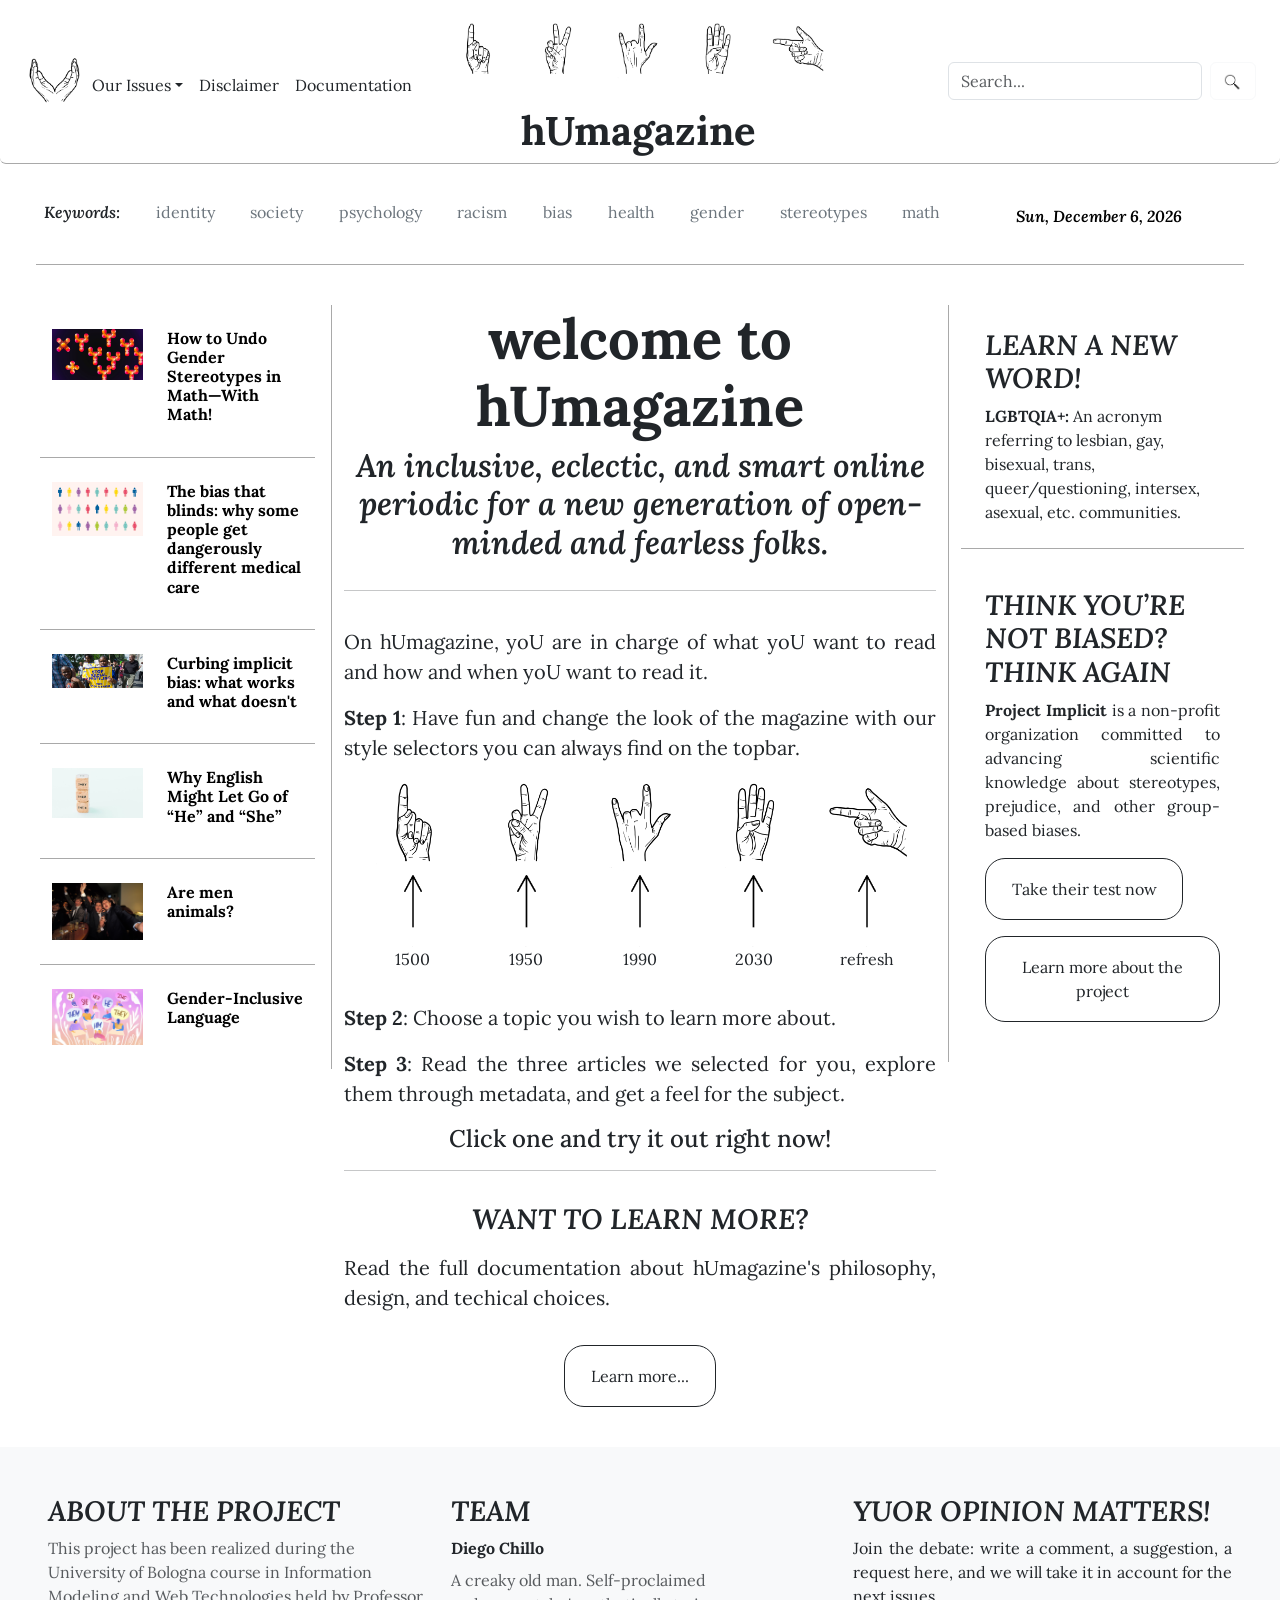
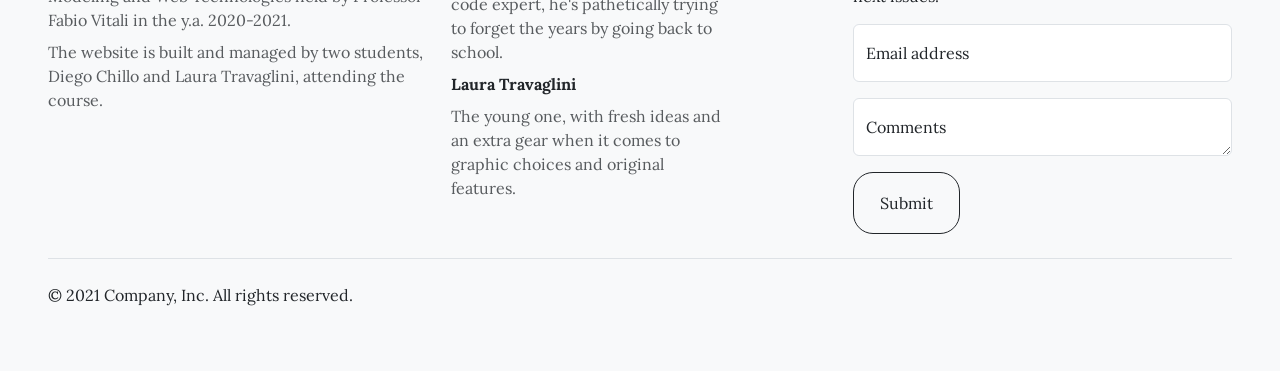
==== index.html @ 761ab6d4 "With article2_3 preview too" ====
<!doctype html>
  <html lang="en">

  <head>
    <title>hUmagazine</title>

    <!-- Required meta tags -->
    <meta charset="utf-8">
    <meta name="viewport" content="width=device-width, initial-scale=1">

    <link rel="icon" href="favicon.ico" type="image/x-icon">

    <!-- Bootstrap CSS -->
    <link href="https://cdn.jsdelivr.net/npm/bootstrap@5.1.3/dist/css/bootstrap.min.css" rel="stylesheet" integrity="sha384-1BmE4kWBq78iYhFldvKuhfTAU6auU8tT94WrHftjDbrCEXSU1oBoqyl2QvZ6jIW3" crossorigin="anonymous">

    <!-- CSS loaders -->
    <link rel="stylesheet" href="css/main.css">
    <link rel="stylesheet" href="css/style1.css" media="none" id="cssstyle1">
    <link rel="stylesheet" href="css/style2.css" media="none" id="cssstyle2">
    <link rel="stylesheet" href="css/style3.css" media="none" id="cssstyle3">
    <link rel="stylesheet" href="css/style4.css" media="none" id="cssstyle4">

    <!-- Google Fonts-->
    <link rel="preconnect" href="https://fonts.googleapis.com">
    <link rel="preconnect" href="https://fonts.gstatic.com" crossorigin>
    <link href="https://fonts.googleapis.com/css2?family=Playfair+Display:ital,wght@0,700;1,700&display=swap" rel="stylesheet">

    <!-- Load jQuery -->
    <script language="javascript" src="https://ajax.googleapis.com/ajax/libs/jquery/3.5.1/jquery.min.js"></script>

    <!-- Load our JS Library -->
    <script language="javascript" src="js/llll.js"></script>
</head>


<body>

 <!-- <div class="container-fluid">  MAIN CONTAINER -->

    <!-- TOP BAR -->
    <div id="topBar" class="sticky-top"></div> <!-- A jQuery function loads content inside this div -->

    <!-- body -->

    <main id="mainBody" class="container-fluid justify-content-md-around my-2">

      <div class="nav-scroller align-items-start py-0 px-4 mb-4">
        <nav id="keywordsList" class="nav d-flex justify-content-between">
            <!-- Keywords list loaded by JS -->
            <p class="p-2 fw-normal text-dark" href="#"><input type="text" id="currentDateTime"></p>
        </nav>
      </div>

      <div class="container-fluid justify-content-center pb-3">
        <div class="tech-slideshow">
          <div class="mover"></div>
        </div>
      </div>

    <div class="row align-items-start px-4">

      <!-- Column with article previews -->
      <div class="col leftCol">
        <div id="artPreview1_1" style="display:none"></div> <!-- Hidden div only needed to store data -->
        <div id="artPre1_1" class="row mx-1 py-4 customPreview">
          <div id="imgPre1_1" class="col col-md-5"></div>
          <div id="contentPre1_1" class="col">
            <h6 id="titlePre1_1"></h6>
            <div id="subPre1_1"></div>
          </div>
        </div>

        <div id="artPreview1_2" style="display:none"></div> <!-- Hidden div only needed to store data -->
        <div id="artPre1_2" class="row mx-1 py-4 customPreview">
          <div id="imgPre1_2" class="col col-md-5"></div>
          <div id="contentPre1_2" class="col">
            <h6 id="titlePre1_2"></h6>
            <div id="subPre1_2"></div>
          </div>
        </div>

        <div id="artPreview1_3" style="display:none"></div> <!-- Hidden div only needed to store data -->
        <div id="artPre1_3" class="row mx-1 py-4 customPreview">
          <div id="imgPre1_3" class="col col-md-5"></div>
          <div id="contentPre1_3" class="col">
            <h6 id="titlePre1_3"></h6>
            <div id="subPre1_3"></div>
          </div>
        </div>

        <div id="artPreview2_1" style="display:none"></div> <!-- Hidden div only needed to store data -->
        <div id="artPre2_1" class="row mx-1 py-4 customPreview">
          <div id="imgPre2_1" class="col col-md-5"></div>
          <div id="contentPre2_1" class="col">
            <h6 id="titlePre2_1"></h6>
            <div id="subPre2_1"></div>
          </div>
        </div>

        <div id="artPreview2_2" style="display:none"></div> <!-- Hidden div only needed to store data -->
        <div id="artPre2_2" class="row mx-1 py-4 customPreview">
          <div id="imgPre2_2" class="col col-md-5"></div>
          <div id="contentPre2_2" class="col">
            <h6 id="titlePre2_2"></h6>
            <div id="subPre2_2"></div>
          </div>
        </div>

        <div id="artPreview2_3" style="display:none"></div> <!-- Hidden div only needed to store data -->
        <div id="artPre2_3" class="row mx-1 py-4 customPreview lastBox">
          <div id="imgPre2_3" class="col col-md-5"></div>
          <div id="contentPre2_3" class="col">
            <h6 id="titlePre2_3"></h6>
            <div id="subPre2_3"></div>
          </div>
        </div>


        <!-- <div id="artPreview1" class="p-4 mb-3 bg-light rounded customCol lastBox"><button type="button" class="btn mt-3 btn-outline-dark"><a href="https://humagazine.github.io/issue.html?number=1">Read issue</a></button></div> -->

      </div> <!-- End of left col -->

      <div id="centralMain" class="col col-md-6">

        <div class="pb-1">
        <h1 class="display-4">welcome to hUmagazine</h1>
        <h2>An inclusive, eclectic, and smart online periodic for a new generation of open-minded and fearless folks.</h2>
       </div>
        <hr/>
        <div class="py-1">
        <p class="lead my-3">On hUmagazine, yoU are in charge of what yoU want to read and how and when yoU want to read it. </p>
         <p class="lead my-3"><span class="step">Step 1</span>: Have fun and change the look of the magazine with our style selectors you can always find on the topbar.</p>
        </div>
        <div class="row row-cols-5 justify-content-center align-items-center px-4">
          <div class="col">
            <a class="nav-item nav-link active" href="#"onclick="switchToSS (document.getElementById('cssstyle1'),document.getElementById('cssstyle2'),document.getElementById('cssstyle3'),document.getElementById('cssstyle4'))">
              <img id="itemIcon1" class="itemIcon" src="img/btns/one.png" width="92" height="92" alt="onefinger">
            </a>
          </div>

          <div class="col">
            <a class="nav-item nav-link active" href="#" onclick="switchToSS (document.getElementById('cssstyle2'),document.getElementById('cssstyle1'),document.getElementById('cssstyle3'),document.getElementById('cssstyle4'))">
              <img id="itemIcon2" class="itemIcon" src="img/btns/two.png" width="92" height="92" alt="twofingers">
            </a>

          </div>

          <div class="col">
            <a class="nav-item nav-link active" href="#" onclick="switchToSS (document.getElementById('cssstyle3'),document.getElementById('cssstyle1'),document.getElementById('cssstyle2'),document.getElementById('cssstyle4'))">
              <img id="itemIcon3" class="itemIcon" src="img/btns/three.png" width="92" height="92" alt="threefingers">
            </a>
          </div>

          <div class="col">
            <a class="nav-item nav-link active" href="#" onclick="switchToSS (document.getElementById('cssstyle4'),document.getElementById('cssstyle1'),document.getElementById('cssstyle2'),document.getElementById('cssstyle3'))">
              <img id="itemIcon4" class="itemIcon" src="img/btns/four.png" width="92" height="92" alt="fourfingers">
            </a>

          </div>

          <div class="col">
            <a class="nav-item nav-link active" href="#" onclick="cleanUpSS()" alt="Clean Up">
              <img id="refreshIcon" class="itemIcon" src="img/btns/refresh.png" width="92" height="92" alt="refresh button">
            </a>
          </div>

        </div>

        <div class="row row-cols-5 justify-content-center align-items-center px-4">
          <div class="col">
            <div id="a1" class="arrow"></div>
          </div>
          <div class="col">
            <div id="a2" class="arrow"></div>
          </div>
          <div class="col">
            <div id="a3" class="arrow"></div>
          </div>
          <div class="col">
            <div id="a4" class="arrow"></div>
          </div>
          <div class="col">
            <div id="a5" class="arrow"></div>
          </div>

        </div>

        <div class="row row-cols-5 justify-content-center align-items-center px-4">
          <div class="col">
            <p class="date">1500</p>
          </div>
          <div class="col">
            <p class="date">1950</p>
          </div>
          <div class="col">
            <p class="date">1990</p>
          </div>
          <div class="col">
            <p class="date">2030</p>
          </div>
          <div class="col">
            <p class="date">refresh</p>
          </div>

        </div>
         <p class="lead my-3"><span class="step">Step 2</span>: Choose a topic you wish to learn more about.</p>
         <p class="lead my-3"><span class="step">Step 3</span>: Read the three articles we selected for you, explore them through metadata, and get a feel for the subject.</p>
         <h4>Click one and try it out right now!</h4>
         <p></p>
         <hr/>
         <div class="pt-3">
          <h3 class="fst-italic">Want to learn more?</h3>
          <p class="lead my-3">Read the full documentation about hUmagazine's philosophy, design, and techical choices.</p>
          <button type="button" class="btn mt-3 btn-outline-dark"><a href="documentation.html" target="_blank">Learn more...</a></button>
        </div>
         </div>

      <div class="col rightCol">
        <div style="top: 2rem;"> <!-- class="position-sticky" -->
          <div class="p-4 mb-3 bg-light rounded customCol">
            <h3 class="fst-italic">Learn a new word!</h3>
            <strong class="mb-0" id="learnterm">:</strong>  <!-- This div gets filled up with random term from glossaryDb.json -->
            <span class="mb-0" id="learndefinition"></span> <!-- This div gets filled up with correspondent definition from glossaryDb.json -->
          </div>
        </div>

        <div class="position-sticky" style="top: 2rem;">
          <div class="p-4 mb-3 bg-light rounded customCol lastBox">
              <h3 class="fst-italic">Think you’re not biased? Think again</h3>
              <p class="mb-0"><b>Project Implicit</b> is a non-profit organization committed to advancing scientific knowledge about stereotypes, prejudice, and other group-based biases.</p>
              <button type="button" class="btn mt-3 btn-outline-dark"><a href=" https://implicit.harvard.edu/implicit/takeatest.html" target="_blank">Take their test now</a></button>
              <button type="button" class="btn mt-3 btn-outline-dark"><a href="https://www.projectimplicit.net" target="_blank">Learn more about the project</a></button>
            </div>
        </div>


      </div>   <!-- End of right col -->

    </div>

    <div class="container-fluid justify-content-center py-3">
      <div class="tech-slideshow">
        <div class="mover"></div>
      </div>
    </div>

  </main>


<!-- FOOTER -->
<div id="footerBar"></div>


<!-- Bootstrap Bundle with Popper -->
<script src="https://cdn.jsdelivr.net/npm/bootstrap@5.1.3/dist/js/bootstrap.bundle.min.js" integrity="sha384-ka7Sk0Gln4gmtz2MlQnikT1wXgYsOg+OMhuP+IlRH9sENBO0LRn5q+8nbTov4+1p" crossorigin="anonymous"></script>

<!-- Search by Algolia -->
<!-- <script src="https://cdn.jsdelivr.net/npm/@docsearch/js@alpha"></script> -->


<script>

  // Display current date
  var today = new Date();
  var days = ['Sun','Mon','Tue','Wed','Thu','Fri','Sat'];
  var months = ['January','February','March','April','May','June','July','August','September','October','November','December'];

  var day = days[ today.getDay() ];
  var month = months[ today.getMonth() ];

  var currentDate = day + ", " + month + " " + today.getDate() + ", " + today.getFullYear();

  document.getElementById("currentDateTime").value = currentDate;


  // Random glossary definitions into lateral box
  $.getJSON('./glossaryDb.json', function(objson){
    const lenGloss = objson.glossary.length;
    // console.log(lenGloss); // debug
    const rndInt = randomIntFromInterval(0, lenGloss-1);
    // console.log(rndInt); // debug
    $("#learnterm").prepend(objson["glossary"][rndInt]["term"]);
    $("#learndefinition").append(objson["glossary"][rndInt]["definition"]);
  }).fail(function(){
    //console.log("Get from glossaryDb: an error has occurred.");
  });


  // Populates the list of keywords on top of page reading keywords from issuesDb.json
  $.getJSON('./issuesDb.json', function(objson){

    const kwSet = new Set();
    for (i=0; i<objson["issues"].length; i++) {
      //console.log("i="+i);
      for (a=1; a<=3; a++) { // Three articles for each magazine issue
        //console.log("a="+a);
        for (k=1; k<=3; k++) { // Three keywords for each article
          //console.log("k="+k);
          if (objson["issues"][i]["art"+a+"KW"+k]) {
            kwSet.add(objson["issues"][i]["art"+a+"KW"+k]); // To avoid repetitions
          }
        }
      }
    }
    var cntr=0;
    for (let item of kwSet){
      if (cntr<9) {
        $("#keywordsList").prepend('<p class="p-2 link-secondary kwCustom mt-2">' + item + '</p>');
        cntr++;
      }
    }
    $("#keywordsList").prepend('<p id="kW" class="p-2 fw-normal text-dark mt-2">Keywords:</p>');
  }).fail(function(){
    console.log("Get from issuesDb: an error has occurred.");
  });


  // Load articles preview

  $.ajax({
      url: 'articles/article1_1.html',
      type: 'get',
      success: function(html) {
          getPreData(html,1,1);
      }
  });

  $.ajax({
      url: 'articles/article1_2.html',
      type: 'get',
      success: function(html) {
          getPreData(html,1,2);
      }
  });

  $.ajax({
      url: 'articles/article1_3.html',
      type: 'get',
      success: function(html) {
          getPreData(html,1,3);
      }
  });

  $.ajax({
      url: 'articles/article2_1.html',
      type: 'get',
      success: function(html) {
          getPreData(html,2,1);
      }
  });

  $.ajax({
      url: 'articles/article2_2.html',
      type: 'get',
      success: function(html) {
          getPreData(html,2,2);
      }
  });

  $.ajax({
      url: 'articles/article2_3.html',
      type: 'get',
      success: function(html) {
          getPreData(html,2,3);
      }
  });

  function getPreData(html,i,a) {
    var trimmed = String(html);
    trimmed=trimmed.substring(0, 1225);
    trimmed=trimmed.replace("<h1","<h4");
    trimmed=trimmed.replace("</h1>","</h4>");
    trimmed+=" etc. etc.";
    //console.log(trimmed);
    $("#artPreview"+i+"_"+a).prepend(trimmed);

    var linktag='<a href="issue.html?number='+i+'">';
    var closelinktag="</a>";
    var imgtag="<img src=\"" + $("#img"+i+"_"+a).attr("src") + "\" width=\"100%\">";
    var titletext=$("#title"+i+"_"+a).text();
    //console.log(linktag + imgtag + closelinktag);
    $("#imgPre"+i+"_"+a).prepend(linktag + imgtag + closelinktag);
    $("#titlePre"+i+"_"+a).append(linktag + titletext + closelinktag);
  }



//    }
//  }


</script>


</body>

<!-- Script Loaders-->


</html>
---- css/main.css ----
/* Main CSS file */

@font-face {
  font-family: "Lora Bold";
  src: url("./fonts/style0/Lora-Bold.ttf");
}

@font-face {
  font-family: "Lora SBI";
  src: url("./fonts/style0/Lora-SemiBoldItalic.ttf");
}

@font-face {
  font-family: "Lora Reg";
  src: url("./fonts/style0/Lora-Regular.ttf");
}

@font-face {
  font-family: "Lora L";
  src: url("./fonts/style0/Lora-VariableFont_wght.ttf");
}

h1 {
  font-family: Lora Bold;
}

h2, #kW {
  font-family: Lora SBI;
}

h3 {
  font-family: Lora SBI;
  text-transform: uppercase;
}

h6, h6:hover, h6 a {
  font-family: Lora Bold;
  color: black!important;
  text-decoration:none;
}

#currentDateTime {
  border:none;
  font-family: Lora SBI;
}

.step {
  font-weight: bold;
}

body {
  overflow-y: scroll;
  overflow-x: hidden;
  font-family: Lora L;
}

#mainMenu li {
  font-family: Lora L;
}

body::-webkit-scrollbar {
  display: none;
}

p {
  text-align: justify;
}

#btnIssue, #footer button, .customCol button, #centralMain button, #openIssue button {
  border: 0.5px solid  rgb(33,37,41) !important;
  border-radius: 20px;
  color: rgb(33,37,41) !important;
  padding: 2vh 2vw;
}

#btnIssue a, .customCol a, #centralMain a, #coverstyle1 a {
  text-decoration: none !important;
  color: rgb(33,37,41)!important;
}

#btnIssue:hover, #btnIssue a:hover, .customCol a:hover, #centralMain a:hover, #btnIssue a.active, .customCol a.active, #centralMain a.active, #openIssue a.active  {
  color:  white !important;
}

#btnIssue:hover, #footer button:hover, .customCol button:hover, #centralMain button:hover {
  color: white !important;
  border: 0.5px solid  rgb(33,37,41)!important;
  border-radius: 20px;
  background-color: rgb(33,37,41)!important;
}

hr {
  background-color: darkgray;
}

/* homepage */

#centralMain {
  text-align: center;
}

#centralMain a {
  text-align: center;
}

#centralMain .itemIcon {
 margin-left: auto;
 margin-right: auto;
}

.arrow {
  content: url(arr0w.png);
  width: auto;
  height: 8vh;
  margin-left: auto;
  margin-right: auto;
}

.date {
  text-align: center;
}

.lastBox {
  border-bottom: none!important;
}

.leftCol {
  border-right: 1px solid darkgray;
}

.rightCol {
  border-left: 1px solid darkgray;
}

/* documentation */

#docCenter{
  height: 72vh;
  overflow-y: scroll;
 }
 #docCenter::-webkit-scrollbar {
   display: none;
}

/* Issue Cover */

#coverstyle1 {
  text-align: center;
}

#issueArticles {
  border-top: 1px solid darkgrey;
  padding-top: 5vh;
}

#issueMeta p{
  text-align: center;
}

#btnIssue {
  text-decoration-line: none !important;
}

/* Article columns */
.artiCol {
    height: 66vh;
    overflow-y: scroll;
    overflow-x: hidden;
}

.mention {
  color: #007bff;
}


/* Metadata columns */

.metaCol {
    height: 28vh;
    overflow-y: scroll;
    overflow-x: hidden;
}

.metaTitle {
  font-weight: 700;
}

.nav-tabs {
  border-bottom: 1px solid darkgrey;
}

.nav-tabs .nav-link {
  border: 1px solid darkgrey;
  border-bottom: none;
  border-radius: 10px 10px 0 0;
}

.nav-tabs .nav-link.active {
  background-color: #212529;
  color: white;
}

.nav-tabs .nav-link:hover {
  background-color: #212529;
  color: white;
}

.sepLine {
  border-bottom: 1px solid darkgray;
  margin-right:20px;
  margin-left:10px;
}

.navbar {
  height: 80pt;
  transition: .3s; /* When it shrinks on scroll*/
}

#mainMenu {
  transition: .3s;  /* When it shrinks on scroll*/
  font-family: "";
}

#reviewName {
  position:relative; /* NEEDED FOR Z-INDEX TO WORK! */
  transition: .3s;  /* When it shrinks on scroll*/
}

.issueCoverContainer {
  width: 35%;
}

#styleSelector a {
  padding-left: 10px;
  padding-right: 10px;
}

header div.d-flex { /* Because on issue.html Bootstrap 4 adds this padding */
  padding-left:0px;
}

.tab-pane label {
  padding-right:4px;
}

/* Slim scrollbar */
::-webkit-scrollbar {
    width: 12px;
}

::-webkit-scrollbar-track {
    -webkit-box-shadow: inset 0 0 6px rgba(0,0,0,0.3);
    border-radius: 10px;
}

::-webkit-scrollbar-thumb {
    border-radius: 10px;
    -webkit-box-shadow: inset 0 0 6px rgba(0,0,0,0.5);
}
/* END of slim scrollbar */

.subtitle {
  font-family: Lora SBI;
}

/* Representative image of the articles */
.articleImg {
  width: 100%;
}

.imgSource {
  font-size: x-small;
}

.imgCaption {
  font-size: smaller;
}

/* Some article elements:
Bigger first letter; ASIDE text */

.big-first-letter::first-letter {
  font-size: 200%;
}

aside { /* Side notes in the text of the articles */
  width: 50%;
  text-align: center;
  float: left;
  font-style: italic;
  font-size: larger;
  padding: 1vh 2vw 1vh 1vh;
  border-right: 1px solid darkgray;
  word-wrap: break-word;
  margin: 2vh 2vw 2vh 0;
}

.imgCaption {
  padding: 1vw;
  font-family: Lora Reg;
 }

 .imgSource {
   margin-bottom: 2vh;
   text-align: center;
   font-family: Lora Reg;
 }

 .articleImg {
   margin-bottom: 1vh;
 }

 aside .imgCaption {
   border: none;
   margin: 0;
   font-family: Lora Reg;
 }

.byline, .publicationDate {
  font-family: Lora Reg;
}

iframe {
  width: 100%;
}

/* Custom containers, mainly used for issue cover pages */
@media (min-width: 768px) {
    .container-small {
        width: 300px;
    }
    .container-large {
        width: 970px;
    }
}
@media (min-width: 992px) {
    .container-small {
        width: 500px;
    }
    .container-large {
        width: 1170px;
    }
}
@media (min-width: 1200px) {
    .container-small {
        width: 700px;
    }
    .container-large {
        width: 1500px;
    }
}

/*
.container-small, .container-large {
    max-width: 100%;
}
/*

/* Format of labels into analysis tabs into metadata selectors */
.analisysLabel {
    font-weight: 600;
}

blockquote {
  /* background-color: lightgray; */
  /* padding: 4% ; */
  font-style: italic;
}

.tableCaption {
  margin-top: 50px;
}


/* These classes to avoid NAVBARS to wrap elements on multiple lines */
.navbar-header {
    float:left;
}
.navbar-nav {
    float:right;
}

/* This is a Bootstrap 5 class, but we need to make it important in issue.html page, where we use Bootrstrap 4 */
a.link-dark {
  color:#212529!important;
}

.searchResult {
  margin-bottom: 20px;
}


/* Basic Style */

#centralMain {
  /*border-left: 1px solid darkgray;
  border-right: 1px solid darkgray;*/
}


.headerCustom {
  border-bottom: 1px solid darkgray;
  margin-bottom:20px!important;
}

.customCol {
  border-bottom: 1px solid darkgray;
  border-radius:0!important;
  background-color:transparent!important;
}

.customPreview {
  border-bottom: 1px solid darkgray;
  border-radius:0!important;
  background-color:transparent!important;
}


#keywordsList {
  border-bottom: 1px solid darkgray;
}


/* Ghost years behind style selector */
a[year]:hover:after {
  content: attr(year);
  font-size:120px;
  /* letter-spacing:40px; */
  color: rgba(0,0,0,0.07);
  position: absolute;
  left: 6%;
  top: -45px;
  z-index: 0;
  width:50px;
  background: transparent;
  pointer-events: none;
}



/*-----------------------------------------------------------------------------
	Clearfix
-----------------------------------------------------------------------------*/

.clear {
  clear: both;
}

.clearfix:after {
  content: ".";
  clear: both;
  visibility: hidden;
  line-height: 0;
  height: 0;
  display: block;
}


/*-----------------------------------------------------------------------------
	Widget Css
-----------------------------------------------------------------------------*/

.apsp-caption-disabled .apsp-pinterest-latest-pin {
  float: left;
  width: 30.33%;
  margin: 0 0 3% 3%;
  list-style: none;
  background: none repeat scroll 0 0 #eeeeee;
  border-radius: 5px;
  -webkit-box-shadow: 1px 3px 4px #cccccc;
  box-shadow: 1px 3px 4px #cccccc;
  padding: 4px;
  -webkit-box-sizing: border-box;
  -moz-box-sizing: border-box;
  box-sizing: border-box;
}

.apsp-caption-enabled .apsp-pinterest-latest-pin {
  background: none repeat scroll 0 0 #eeeeee;
  border-radius: 5px;
  -webkit-box-shadow: 1px 3px 4px #cccccc;
  box-shadow: 1px 3px 4px #cccccc;
  -webkit-box-sizing: border-box;
  -moz-box-sizing: border-box;
  box-sizing: border-box;
  float: left;
  list-style: outside none none;
  margin: 3% 0 0 3%;
  padding: 4px;
  width: 47%;
}

#apsp-pinterest-latest-pins.apsp-caption-enabled {
  margin: 3% 0 0 -3%;
  padding: 0;
  width: 100%;
}

#apsp-pinterest-latest-pins.apsp-caption-disabled {
  margin: 3% 0 0 -3%;
  padding: 0;
  width: 100%;
}

.apsp-pinterest-image a {
  border: medium none !important;
  display: block;
  text-align: center;
}

.apsp-pinterest-image img {
  border: medium none;
  display: inline-block !important;
}

.apsp-pinterest-text {
  display: block;
  margin-top: 10px;
  text-align: center;
  font-family: 'Open Sans', sans-serif;
  font-size: 14px;
  line-height: 20px;
}

.apsp-pinterest-link {
  background: #f4f4f4 url("https://s-passets.pinimg.com/images/pidgets/board_button_link.png") repeat-x scroll 0 0;
  border: 1px solid #cccccc !important;
  border-radius: 2px !important;
  color: #746d6a !important;
  cursor: pointer !important;
  display: block !important;
  font-family: Helvetica !important;
  font-size: 13px !important;
  font-weight: bold !important;
  height: 31px !important;
  line-height: 30px !important;
  margin: 10px 10px 0 !important;
  text-align: center !important;
  text-decoration: none !important;
  text-shadow: 0 1px #ffffff !important;
}

.apsp-share a {
  background: #BD081C;
  padding: 0 10px;
  border-radius: 3px;
  text-align: center;
  display: inline-block;
  color: #fff;
  margin-bottom: 10px;
  border-bottom: none !important;
}

.apsp-share a:hover {
  background: #d4071e;
  color: #fff;
}

.apsp-pinterest-link > a {
  color: #cb2f38 !important;
  text-decoration: none !important;
  border-bottom: none !important;
}

/* footer */

#teamMate1, #teamMate2 {
  font-weight: bold !important;
}
---- css/style1.css ----
/* @import url('https://fonts.cdnfonts.com/css/belle-epoque');

*/


@font-face{
  font-family: "GoudyIni";
  src: url("./fonts/style1/GoudyIni.ttf");
 }

@font-face{
  font-family: "Flanker Reg";
  src: url("./fonts/style1/flanker-griffo.regular.otf");
 }

 @font-face{
  font-family: "Flanker Italic";
  src: url("./fonts/style1/flanker-griffo.italic.ttf");
 }

 @font-face{
  font-family: "Flanker Bold";
  src: url("./fonts/style1/flanker-griffo.bold.ttf");
 }

 @font-face{
  font-family: "Flanker BoldIt";
  src: url("./fonts/style1/flanker-griffo.bold-italic.ttf");
 }

 /* topbar */

.headerCustom {
  background-color: #f6f1e8 !important;
  border-bottom: 2px solid black;
  background-image: url(topbar1.png);
  background-size: cover;
  background-repeat: no-repeat;
  background-position: center top;
}

#styleSelector a {
  background-color: #f6f1e8 !important;
  border-radius: 50px !important;
  border: 1px solid black !important;
  margin-right: 1vw;
}

#logo {
  background-color: #f6f1e8 !important;
  border-radius: 50px !important;
  border: 1px solid black !important;
  padding: 12px;
}

#mainMenu li {
  margin-left: 1vw;
  font-family: Flanker Reg !important;
  text-transform: uppercase;
  background-color: #f6f1e8;
  border: 1px solid black !important;
  border-radius: 50px !important;
  padding: 5px;
}

#mainMenu .dropdown-menu {
  border: 1px solid black;
  border-radius: 20px !important;
  padding: 10px;
  color: #B63323;
  background-color: #f6f1e8;
}

#mainMenu .dropdown-menu li {
  font-family: Flanker Reg !important;
  text-transform:none;
}

#mainMenu .dropdown-item:hover {
  color: #B63323 !important;
  background-color: #f6f1e8 !important;
  border-radius: 20px !important;
  font-family: Flanker Bold !important;
}

#mainMenu .nav-link.active {
  color: #B63323 !important;
  background-color: #f6f1e8 !important;
  border-radius: 20px !important;
  font-family: Flanker Bold !important;
}

#reviewName {
  text-shadow: 1px 1px 2px white, 0 0 1em white
  , 0 0 0.5em #f6f1e8;
}

#searchBtn {
  border: 1px solid black;
  background-color: #f6f1e8;
}

input, textarea {
  border: 1px solid black !important;
}

a[year]:hover:after {
  color: rgba(0,0,0,0.1);
  letter-spacing:10px;
  font-family:"Century Schoolbook",Times,serif; /*"Century Schoolbook Monospace",*/
  left: 7%;
  top: 35px;
}

/* footer */

.footerCustom {
  background-color: #f6f1e8 !important;
  border-top: 2px solid black;
  background-image: url(topbar1.png);
  background-size: cover;
  background-repeat: no-repeat;
  background-position: center bottom;
}

footer h3 {
  text-shadow: 1px 1px 2px white, 0 0 1em white
  , 0 0 0.5em #f6f1e8;
  font-family: Flanker Bold;
  text-transform: uppercase;
}

footer form {
  border: 1px solid black;
  background-color: #f6f1e8;
  padding: 2vh !important;
  border-radius: 10px;
}

textarea::-webkit-scrollbar {
  display: none;
 }

footer p, footer li {
  background-color: #f6f1e8 !important;
  padding: 2vh 2vw;
  border-radius: 10px;
  border: 1px solid black;
}

footer .nav-link {
 color: black !important;
}

#teamMate1, #teamMate2 {
  font-family: Flanker Bold !important;
}

#copy {
  border-top: 1px solid black !important;
  padding: 10px;
  border-radius: 10px;
}

/* text */

h1 {
  color: #B63323;
  font-family: Flanker Bold !important;
  font-size: 41.886px;
  text-transform: uppercase;
  text-align: center;
  line-height: 1.618em;
}

h2, h3{
  color: #B63323 !important;
  font-family: Flanker Reg !important;
  text-transform: uppercase;
  text-align: center;
  font-size: 25.888px;
  line-height: 1.618em;
}

body {
  background: #f6f1e8;
  background-position: center;
  background-origin: margin-box;
  color: #1D1A13;
  font-family: Flanker Reg !important;
  font-size: 16px;
  text-align: justify;
  line-height: 1.618em;
}

/* homepage */

.kwCustom {
  font-family: Flanker Bold !important;
  color: black;
}

#currentDateTime, #kW {
  background-color: transparent !important;
  border: none !important;
  box-shadow: none;
  text-shadow: none;
  color: #B63323 !important;
  text-transform: uppercase;
}

.nav-scroller {
  border-bottom: 1px solid black;
}

.customCol {
  background: #f6f1e8 !important;
  background-image: url(spacestyle1.png), url(space2style1.png) !important;
  background-size: contain  !important;
  background-size: 50vh, 50vh !important;
  background-repeat: no-repeat  !important;
  background-position: bottom, top  !important;
  background-origin: border-box, border-box  !important;
  padding-top: 20vh !important;
  padding-bottom: 20vh !important;
  border-bottom: 1px solid black;
}

.leftCol {
  border-right: 1px solid black;
  border-bottom: none !important;
}

.rightCol {
  border-left: 1px solid black;
  border-bottom: none !important;
}
.lastBox {
  border: none !important;
}

#keywordsList {
  border-bottom: none;
}

.arrow {
  content: url(arrow1.png);
  width: auto;
  height: 8vh;
}

/* documentatin pg */

#documentationMain {
background-image: url(framesxstyle1.png), url(framedxstyle1.png);
 background-size: contain;
 background-repeat: no-repeat;
 background-position: left, right;
}

.list-group-item {
  border-bottom: 1px solid black;
}

#list-example {
  box-shadow: black;
}

/* cover */

#issueArticles {
  border-top: 1px solid black;
  padding-top: 5vh;
}

#coverstyle1 {
 background-image: url(framesxstyle1.png), url(framedxstyle1.png);
 background-size: contain;
 background-repeat: no-repeat;
 background-position: left, right;
 background-origin: border-box;
}

.olCustom {
 border-radius: 20px !important;
 border:1px solid black;
 background-color: #f6f1e8 !important;
 padding: 5vh 5vw 5vh;
}

#issueMeta p {
  text-align: center;
}

#issueMeta {
 padding: 4vh 0 4vh 0;
}

#cover1 {
  height: 54vh;
  background-image: url(spacestyle1.png), url(space2style1.png);
  background-size: 50vh, 50vh !important;
  background-repeat: no-repeat;
  background-position: bottom, top;
  background-origin: content-box, content-box;
  height: 50vh;
  display: flex;
  align-items: center;
  justify-content: center;
}

#issueArticles {
  text-align: center;
  height: auto;
}

.metaTitle {
  font-family: Flanker Bold !important;
  text-transform: uppercase;
}

#artN1, #artN2, #artN3 {
  font-family: Flanker Bold !important;
  color: black;
}

#btnIssue, #footer button, .customCol button, #centralMain button {
  border: 1px solid black !important;
  border-radius: 20px;
  text-align: center !important;
  color: black !important;
  font-family: Flanker Bold !important;
  background-color: #f6f1e8 !important;
  padding: 2vh 2vw;
}

#btnIssue a, .customCol a, #centralMain a {
  text-decoration: none;
  text-align: center !important;
  color: black;
}

#btnIssue a:hover, .customCol a:hover, #centralMain a:hover, #btnIssue a.active, .customCol a.active, #centralMain a.active {
  color: white !important;
  text-align: center !important;
} 

#btnIssue:hover, #footer button:hover, .customCol button:hover, #centralMain button:hover {
  color: white !important;
  font-family: Flanker Reg !important;
  border: 1px solid #B63323 !important;
  border-radius: 20px;
  background-color: #B63323 !important;
}

#openIssue {
  margin-top: 5vh;
}

/* articles */

#artRow {
  border-top: 1px solid black;
}

.sepLine {
  display: none;
}

.mention {
  color: #B63323 !important;
}

.big-first-letter::first-letter {
  font-family: GoudyIni !important;
  font-size: 67.77px;
  float: left;
  line-height: 1em;
  padding: 0.05em 0.1em 0 0;
}

@supports (initial-letter: 2) or (-webkit-initial-letter: 2) {
  p:first-of-type::first-letter {
    -webkit-initial-letter: 4;
    initial-letter: 4;
    /* undo other bits */
    float: none;
    font-size: inherit;
    line-height: inherit;
    padding: 0 0.25em 0 0;
  }

  p:first-of-type::first-line {
    -webkit-initial-letter: 4;
    initial-letter: 4;
    /* undo other bits */
    float: none;
    font-size: inherit;
    line-height: inherit;
    padding: 0 0.25em 0 0;
  }
}

.big-first-line::first-line {
  font-family: GoudyIni !important;
  font-size: 67.77px;
  float: left;
  line-height: 1.618em;
  padding: 0.05em 0.1em 0 0;
}

.subtitle {
  color: black;
  font-family: Flanker BoldIt !important;
  font-size: 25.888px;
  line-height: 1.618em;
}

.imgSource {
font-family: Flanker Italic !important;
font-size: 12.8px;
text-transform: uppercase;
text-align: center;
margin-bottom: 2vh;
   text-align: center;
}

.imgCaption{
  font-family: Flanker Italic !important;
  font-size: 12.8px;
  padding: 1vw;
}
 
aside {
  border: 1px solid #B63323;
  border-radius: 20px;
  padding: 1vw;
  width: 50%;
  margin: 2vh 2vw 2vh 0;
 }
 
aside .imgCaption {
   border: none;
   margin: 0;
 }


.imgFrame {
background-image: url(basestyle1.png);
background-position: bottom center;
background-repeat: no-repeat;
background-size: contain;
background-origin: content-box;
}

/* imgFrame before
height: 36vh;
width: auto;
border: 30px solid;
border-image: url(basestyle1.png);
border-image-slice: 0% 9% 100% 11%;
border-image-width: 20% 20% 20% 20%;
border-image-outset: 600px 0px 0px 0px;
border-image-repeat: round round;
padding: 0;
*/

.byline {
  font-family: Flanker BoldIt !important;
}

.publicationDate {
  font-family: Flanker Italic !important;
  font-size: 12.8px;
}

a {
  color: #B63323;
}
a:hover {
  color: black;
}

.wmf-wp-with-preview {
  color: #B63323 !important;
  font-family: Flanker Reg !important;
  border-bottom: 1px dashed #B63323 !important;
}

li.artiCol {
 list-style: square !important;
}

.articleImg {
filter: grayscale(90%);
-webkit-filter: grayscale(90%);
-moz-filter: grayscale(90%);
-o-filter: grayscale(90%);
-ms-filter: grayscale(90%);
padding-bottom: 20vh;
}

.author {
  color: #f6f1e8;
  background-color: gray;
  font-family: Flanker Italic !important;
}

.endTags {
  color: #f6f1e8;
  background-color: gray;
}

.lastPar{
  height: 180vh !important;
}

#rl1_1,#rr1_1 {
  width: 45% !important;
  height: 180vh !important;
}

#rl1_2,#rr1_2 {
  width: 45% !important;
  height: 150vh !important;
}

#rl1_3, #rr1_3 {
  width: 45% !important;
  height: 120vh !important;
}
.endSx {
  -webkit-shape-outside: polygon(0 0, 100% 100%, 0 100%);
  shape-outside: polygon(0 0, 100% 100%, 0 100%);
  float: left;
  -webkit-clip-path: polygon(0 0, 100% 100%, 0 100%);
  clip-path: polygon(0 0, 100% 100%, 0 100%);
}

.endDx {
  -webkit-shape-outside: polygon(100% 0, 100% 100%, 0 100%);
    shape-outside: polygon(100% 0, 100% 100%, 0 100%);
    float: right;
    -webkit-clip-path: polygon(100% 0, 100% 100%, 0 100%);
    clip-path: polygon(100% 0, 100% 100%, 0 100%);
}

hr {
  border:0;
  margin: 0.5vh;
  height: 6vh;
  background-image:url(spacestyle1.png);
  background-size: contain;
}

/* article page: metadata */

#metaData1, #metaData2, #metaData3 {
  background-image: url(metaFrame1.png);
  height: 58vh;
  width: 100%;
  background-size: 60vh, auto;
  background-repeat: no-repeat;
  background-position: top;
}

#frameData1, #frameData2, #frameData3 {
   margin: 20vh 2vw 0vh 2vw;
   overflow-y: scroll;
   overflow-x: hidden;
   height: 36vh !important;
   padding: 2vh 2vw 2vh 2vw;
}

#frameData1 ul, #frameData2 ul, #frameData3 ul {
  overflow-y: clip;
}

#metaData1::-webkit-scrollbar, #metaData2::-webkit-scrollbar, #metaData3::-webkit-scrollbar, #frameData1::-webkit-scrollbar, #frameData2::-webkit-scrollbar, #frameData3::-webkit-scrollbar {
  display: none;
}

/* nav-tabs */

.nav-tabs .nav-link, .nav-tabs .nav-link.active, .nav-tabs .nav-link:hover {
  border: 0;
  color: black;
  font-family: Flanker Bold !important;
  background-color: transparent !important;
}

.nav-tabs .nav-link:hover {
  border: 0;
  color: #B63323;
  font-family: Flanker Bold !important;
}

.nav-tabs .nav-link.active {
  color: white;
  font-family: Flanker Reg !important;
  border: 1px solid #B63323;
  border-radius: 20px;
  background-color: #B63323 !important;
}

#tabs1, #tabs2, #tabs3 {
  justify-content: space-evenly !important;
  border-bottom:  1px solid #B63323;
  padding-bottom: 1vh;
  text-transform: uppercase !important;
}


/* scrollbar */

#article1::-webkit-scrollbar-track, #article2::-webkit-scrollbar-track, #article3::-webkit-scrollbar-track  {
  background-image: url(scrollstyle1.png);
  background-size: contain;
}
#article1::-webkit-scrollbar, #article2::-webkit-scrollbar, #article3::-webkit-scrollbar {
  width: 4vw;
}
#article1::-webkit-scrollbar-thumb, #article2::-webkit-scrollbar-thumb, #article3::-webkit-scrollbar-thumb {
  background-color: #B63323;
  height: 1vh;
  border-radius: 100px;
}

.list-group-item {
  background-color: #f6f1e8;
}
---- css/style2.css ----
/* Style 2 */

@font-face {
  font-family: "Rocket";
  src: url("./fonts/style2/RocketScript.ttf");
}

@font-face {
  font-family: "Optima";
  src: url("./fonts/style2/OPTIMA.TTF");
}


@font-face {
  font-family: "Futura";
  src: url("./fonts/style2/futura\ light\ bt.ttf");
}

/* topbar */

#issuesList li {
  background: none;
}

a[year]:hover:after {
  top: -40px;
}

/* footer */

textarea::-webkit-scrollbar {
  display: none;
 }

/* text */

h1, h2, h3, #kW, .metaTitle {
  font-family: Rocket;
  color: black;
  text-transform: uppercase;
  text-align: center;
}

#learnterm, #projectImplicit {
  font-family: Rocket;
  color: #d4121a;
}

body {
  background-color: #FAF8F9;
  background-image: url(bgstyle2.jpg);
  background-size: contain;
  background-blend-mode: color-burn;
  color: black;
  font-family: Optima;
}

button, #btnIssue, #mainMenu li, .dropdown-menu, #mainBody button, .customCol button, #footer button {
  border-color: #FAF8F9 !important;
  border: 2px solid!important;
  color: #FAF8F9 !important;
  border-radius: 10px 10px 10px 10px !important;
  background-color: #db5550 !important;
  font-family: Rocket;
}

#mainMenu li {
  text-transform: uppercase;
  margin-right: 1vw;
  margin-bottom: 1vh;
}

#mainMenu a, #centralMain a, .customCol a {
  color: #FAF8F9 !important;
}

button:hover, #btnIssue:hover, #mainMenu li:hover, .dropdown-item:hover, #mainBody button:hover, #centralMain button:hover, #footer button:hover {
  background: #d4121a !important;
  border-color: #FAF8F9 !important;
  border-radius: 10px 10px 10px 10px !important;
}

button a {
  color: #FAF8F9 !important;
}

.customCol {
  border: solid;
  background-color: white !important;
  border-radius: 10px !important;
  border-color: #db5550 !important;
}

/* homepage */

.kwCustom {
  border-color: #FAF8F9 !important;
  color: #FAF8F9 !important;
  border-radius: 10px 10px 10px 10px !important;
  background-color: #db5550 !important;
  font-family: Rocket;
  height: fit-content;
  margin-right: 1vw;
  margin-bottom: 1vh;
}

#currentDateTime {
  background-color: transparent !important;
  border: none;
  box-shadow: none;
  font-family: Rocket;
  text-transform: uppercase;
  text-shadow: none;
}

#centralMain {
  border-left: none;
  border-right: none;
}

#keywordsList {
  border-bottom: none;
}

.arrow {
  content: url(arrow2.png);
  width: auto;
  height: 8vh;
}

#colSx, #colDx {
  width: 90vw;
}

.leftCol {
  border-right: none;
}

.rightCol {
  border-left: none;
}

/* cover issue */

#coverstyle1 {
  background-image: url(style2.png);
  background-size: contain;
  background-repeat: no-repeat;
  background-position: center top;
  background-origin: margin-box;
}

#cover1 {
  height: 50vh;
  background-image: url(exballoon.png);
  background-position: center;
  background-size: 70vh;
  background-repeat: no-repeat;
  background-origin: margin-box;
}

#issueArticles {
  border-top: none;
  padding-top: none; 
}

.olCustom {
  background-color: white !important;
  border: solid;
  border-radius: 10px;
  border-color: #db5550 !important;
  padding: 5vh 5vw 5vh;
}

#issueMeta p {
  text-align: center;
  margin-left: auto;
  margin-right: auto;
  overflow-y: clip;
  color: white ;
}

.metaTitle {
  color: white;
}

#artN1KW1, #artN2KW1, #artN3KW1, #artN1KW2, #artN2KW2, #artN3KW2, #artN1KW3, #artN2KW3, #artN3KW3 {
  font-family: Rocket !important;
}

#issueMeta {
padding-top: 15vh;
}

#issueArticles {
  text-align: center;
  height: auto;
}

#btnIssue {
  border-radius: 50%;
  border: 1px solid black;
  padding: 18px;
}

/* nav-tabs */

#content1, #content2, #content3 {
  border: solid 1px #FAF8F9;
  border-radius: 0 10px 10px 10px ;
  padding: 1vh 1vw 1vh 1vw;
  border-top: 0;
  margin-top: 0;
  background-color: #d4121a;
  color:#FAF8F9;
  height: 15vh;
  overflow-y: scroll;
}

#tabs1, #tabs2, #tabs3 {
border-bottom: transparent;
justify-content: start !important;
position: sticky !important;
}

.nav-tabs .nav-link, .nav-tabs .nav-link.active, .nav-tabs .nav-link:hover {
  border-color: #FAF8F9;
  color: #FAF8F9;
  border-radius: 10px 10px 0 0;
  background-color: #db5550;
}

.nav-tabs .nav-link.active {
  border-bottom-color: transparent !important;
  background-color: #d4121a !important;
}

#tabs1 a:hover, #tabs2 a:hover, #tabs3 a:hover {
  border-bottom-color: transparent;
  background-color: #d4121a;
}

#tabs1, #tabs2, #tabs3 {
  justify-content: start !important;
}

#metaData1, #metaData2, #metaData3 {
  height: 28vh;
}
/* controllare */

#frameData1, #frameData2, #frameData3 {
  overflow-y: scroll;
  overflow-x: hidden;
  height: 30vh;
}

#frameData1::-webkit-scrollbar, #frameData2::-webkit-scrollbar, #frameData3::-webkit-scrollbar, #content1::-webkit-scrollbar, #content2::-webkit-scrollbar, #content3::-webkit-scrollbar {
 display: none;
}

th {
  background-color: #d4121a !important;
  color: white;
}

tr:nth-child(odd){background-color: white !important}
tr:nth-child(even){background-color: #db5550}

.mention {
  color: #d4121a;
  font-family: Rocket;
}

.articleImg {
filter: grayscale(6%) brightness(85%) saturate(216%) contrast(55%);
-webkit-filter: grayscale(6%) brightness(85%) saturate(216%) contrast(55%);
-moz-filter: grayscale(6%) brightness(85%) saturate(216%) contrast(55%);
-ms-filter: grayscale(6%) brightness(85%) saturate(216%) contrast(55%);
-o-filter: grayscale(6%) brightness(85%) saturate(216%) contrast(55%);
border: 3px solid #d4121a;
border-radius: 20px;
margin-bottom: 2vh;
}

iframe{
  border-image: url(VideoPlayer.png);
  border-image-slice: 27 161 27 27;
  border-image-width: 20px 60px 20px 20px;
  border-image-outset: 0px 0px 0px 0px;
  border-image-repeat: stretch round;
  width: 100%;
  height: auto;
  padding: 1.6vh 5.5vw 1.6vh 1.3vw;
  border: 3px solid #d4121a;
  border-radius: 20px;
  margin-bottom: 2vh;
}

/* space */

.tech-slideshow {
  height: 11.5vh;
  width: 100%;
  margin: 0 auto;
  position: relative;
  overflow: hidden;
  transform: translate3d(0, 0, 0);
}

.tech-slideshow > div {
  height: 100%;
  width: 2526px;
  background-image: url(bannerstyle2.png);
  background-repeat: no-repeat;
  position: absolute;
  height: 100%;
  transform: translate3d(0, 0, 0);
}

.tech-slideshow .mover {
  animation: moveSlideshow 20s linear infinite !important;
  animation-iteration-count: infinite !important;
  animation-play-state: running !important;
}

@keyframes moveSlideshow {
  100% {
    transform: translateX(-66.6666%);
  }
}

/* articles */

.artiCol {
  text-align: justify;
}

.artiCol a {
  color:#d4121a;
}
.artiCol a:hover {
  color: black;
}

.sepLine {
  display:none;
}

.wmf-wp-with-preview {
  color: #d4121a !important;
  font-family: Rocket !important;
  border-bottom: 1px dashed #d4121a !important;
}

.subtitle {
  font-family: Rocket;
  color: #d4121a;
  text-transform: uppercase;
}

.imgCaption {
 border: 3px solid #d4121a;
 border-radius: 20px;
 background-color: white;
 padding: 1vh;
}

.imgSource {
  margin-bottom: 2vh;
  text-align: center;
}

aside {
 border: 3px solid #d4121a;
 border-radius: 20px;
 background-color: white;
 padding: 1vw;
 width: 50%;
 margin: 2vh 2vw 2vh 0;
}

aside .imgCaption {
  border: none;
  margin: 0;
}

/* scrollbar */

#article1::-webkit-scrollbar, #article2::-webkit-scrollbar, #article3::-webkit-scrollbar {
  width: 1.5vw;
}

#article1::-webkit-scrollbar-track, #article2::-webkit-scrollbar-track, #article3::-webkit-scrollbar-track {
  background-color: transparent;
}

#article1::-webkit-scrollbar-thumb, #article2::-webkit-scrollbar-thumb, #article3::-webkit-scrollbar-thumb  {
  border-radius: 10px;
  min-height: 60px;
  background-color: #d4121a;
  background-image: -webkit-linear-gradient(45deg,rgb(255,255,255) 25%,
                                            transparent 25%,
                                            transparent 50%,
                                            rgb(255, 255, 255) 50%,
                                            rgba(255, 255, 255) 75%,
                                            transparent 75%,
                                            transparent)
}

#metaData1::-webkit-scrollbar, #metaData2::-webkit-scrollbar, #metaData3::-webkit-scrollbar {
  display: none;
}


/* footer */

footer p, footer .nav-link {
  color: black !important;
}

#teamMate1, #teamMate2 {
  font-family: Rocket !important;
  color: #d4121a !important;
}

footer input, header input, #currentDateTime input, textarea {
  font-family: Rocket;
}
---- css/style3.css ----
/* Style 3 */

@font-face {
  font-family: "ZineTime";
  src: url("./fonts/style3/ZineTime.otf");
}

@font-face {
  font-family: "Black Casper";
  src: url("./fonts/style3/BlackCasper.ttf");
}

@font-face {
  font-family: "Doctor Punk";
  src: url("./fonts/style3/doctor\ punk.otf");
}
@font-face {
  font-family: "Simple Things";
  src: url("./fonts/style3/SimpleThings-Regular.woff");
}

/* topbar */

.headerCustom {
  background-color: transparent !important;
  background-image: url(topb3r.png);
  background-size: contain;
  border-bottom: none;
}
.headerCustom h1 {
  color: #fb42cc;
}

#mainMenu li {
  font-family: ZineTime !important;
}

a[year]:hover:after {
  left: 5%;
}

/* footer */

.footerCustom {
  background-color: transparent !important;
  background-image: url(footer.png);
  background-size: cover;
}

textarea::-webkit-scrollbar {
  display: none;
 }

h1, h3 {
  font-family: Doctor Punk;
  color: black;
  text-align: center;
}

h2, #kW, .subtitle, #currentDateTime {
  font-family: ZineTime;
}

#docCenter h3 {
  font-family: ZineTime;
}

body {
  background-color: white;
  background-image: url(zine.png);
  background-size: contain;
  color: black;
  font-family: Simple Things;
  text-align: left !important;
}

a {
  color: #fb42cc;
}

a:hover {
  color: black;
}

.wmf-wp-with-preview {
  color: #fb42cc !important;
  font-family: Zine Time !important;
  border-bottom: 1px dashed #fb42cc !important;
}

/* homepage */

.kwCustom {
  border-color: #FAF8F9 !important;
  color: #FAF8F9 !important;
  border-radius: 10px 10px 10px 10px !important;
  background-image: url(tape2.png) !important;
  height: fit-content;
  margin-right: 1vw;
  margin-bottom: 1vh;
}

#keywordsList {
  border-bottom: none;
}

#currentDateTime {
  background-color: transparent !important;
  border: none;
  box-shadow: none;
  text-shadow: none;
}

.customCol{
  background-color: transparent !important;
  border-bottom: none !important;
  text-align: left !important;
}

#centralMain {
  border: none !important;
}


#mainBody button, #mainBody button:hover, #mainBody button.active, #footer button, #footer button.active, #footer button:hover, #openIssue button, #openIssue button:hover, #openIssue button.active  {
  background-image: url(btn3.png);
  background-size: contain;
  background-repeat: no-repeat;
  color: black !important;
  border: none !important;
  background-color: transparent !important;
  height: fit-content;
}

#footer button.active, #footer button:hover, #mainBody button:hover, #mainBody button.active, #openIssue button:hover, #openIssue button.active {
  color: #fb42cc !important;
  text-decoration: none !important;
}

#mainBody a:hover, #mainBody a.active, #openIssue a:hover, #openIssue a.active {
  color: #fb42cc !important;
  text-decoration: none !important;
}

#openIssue a {
 text-decoration: none !important; /* nonfunziona */
}

.arrow {
  width: auto;
  height: 8vh;
}

#a1 {
  content: url(arrow34.png);
}
#a2 {
  content: url(arrow31.png);
}
#a3 {
  content: url(arrow33.png);
}
#a4 {
  content: url(arrow32.png);
  transform: scaleX(-1);
}
#a5 {
  content: url(arrow35.png);
}

.leftCol {
  border-right: none;
}

.rightCol {
  border-left: none;
}

/* coverissue */

.coverCustom {
  background-color: transparent !important;
}

#cover1 {
  background-image: url(tornpaper.png);
  background-position: center;
  background-size: 50vh;
  background-repeat: no-repeat;
  background-origin: border-box;
  height: 50vh;
  display: flex;
  align-items: center;
  justify-content: center;
  word-wrap: break-word;
}

#issueArticles {
  border-top: none;
  padding-top: none;
}

#issueMeta {
 padding: 4vh 1vw 0 1vw;
}

#art1 {
  background-image: url(bgpaper.png);
  background-position: center;
  background-size: 70vh;
  background-repeat: no-repeat;
  background-origin: border-box;
  height: 50vh;
  transform: rotate(-4deg);
  display: flex;
  align-items: center;
  justify-content: center;
  word-wrap: break-word;
}

.containerMeta {
  padding: 0 10vw 0 10vw;
}

#art2 {
  background-image: url(bgpaper.png);
  background-position: center;
  background-size: 70vh;
  background-repeat: no-repeat;
  background-origin: border-box;
  height: 50vh;
  transform: rotate(4deg);
  display: flex;
  align-items: center;
  justify-content: center;
  word-wrap: break-word;
}

#art3 {
  background-image: url(bgpaper.png);
  background-position: center;
  background-size: 70vh;
  background-repeat: no-repeat;
  background-origin: border-box;
  height: 50vh;
  transform: rotate(-4deg);
  display: flex;
  align-items: center;
  justify-content: center;
  word-wrap: break-word;
}

#coverstyle1 {
  background-image: url(queenel.png), url(grrrlpower.png), url(bikikill.png), url(warning.png), url(dtfyw.png), url(satan.jpg);
  background-repeat: no-repeat;
  background-size: 80vh, 50vh, 55vh, 50vh, 40vh, 40vh;
  background-origin: content-box;
  background-position: bottom left, top right, top left, bottom right, center left, center right;
}

#issueArticles {
  text-align: center;
  height: auto;
}

.metaTitle {
  font-family: ZineTime;
}

#artN1, #artN2, #artN3 {
  font-family: ZineTime;
  color: black;
}

#openIssue {
  margin-top: 40px;
}

#btnIssue {
  padding: 20px;
  background-image: url(btn3.png);
  background-size: contain;
  background-repeat: no-repeat;
  color: black;
}


/* articles */

.mention {
 background-image: url(btn3.png);
 background-size: contain;
 color: #fb42cc;
 font-family: ZineTime;
}

.sepLine {
  display:none;
}

/* nav-tabs */

.nav-tabs .nav-link, .nav-tabs .nav-link.active, .nav-tabs .nav-link:hover {
  justify-content: start !important;
  border-color: transparent !important;
  font-family: Doctor Punk;
  background-image: url(circle4.png);
  background-size: contain;
  background-repeat: no-repeat;
  color: black;
  font-size: 18px;
}

.nav-tabs .nav-link.active {
  border-color: transparent !important;
  background-color: transparent !important;
  color: #fb42cc;
}

.nav-tabs .nav-link:hover {
  background-color: transparent !important;
  color: #fb42cc;
}

#tabs1, #tabs2, #tabs3 {
  justify-content: space-evenly !important;
  border-bottom: transparent;
}

#metaData1, #metaData2, #metaData3 {
  background-image: url(tornpaper.png);
  background-position: center;
  background-size: 60vh;
  background-repeat: no-repeat;
  background-origin: border-box;
  height: 50vh;
  display: flex;
  align-items: center;
  justify-content: center;
}

#frameData1, #frameData2, #frameData3 {
  height: 30vh;
  padding: 2vh 1vw 2vh 1vw;
  overflow-y: scroll;
}

hr {
  border:0;
  margin: 0.5vh;
  height: 1vh;
  background-image: url(border3.png) !important;  
  background-size: contain;
}

.articleImg {
  filter: brightness(80%) saturate(139%) contrast(198%);
  -webkit-filter: brightness(80%) saturate(139%) contrast(198%);
  -moz-filter: brightness(80%) saturate(139%) contrast(198%);
  -ms-filter: brightness(80%) saturate(139%) contrast(198%) ;
  -o-filter: brightness(80%) saturate(139%) contrast(198%);
}

/* Slim scrollbar */
::-webkit-scrollbar {
    display: none;
}

#metaRow label {
  font-family: Simple Things !important;
}

#metaData1 {
  transform: rotate(2deg);
  position: relative;
}
#metaData1:hover {
  transform: rotate(-2deg);
  top: -1.5em;
  position: relative;
}
#metaData2 {
  transform: rotate(-3deg);
  position: relative;
}
#metaData2:hover {
  transform: rotate(3deg);
  top: -1.5em;
  position: relative;
}

#metaData3 {
  transform: rotate(1deg);
  position: relative;
}

#metaData3:hover {
  transform: rotate(-1deg);
  top: -1.5em;
  position: relative;
}

#article1 {
  transform: rotate(-2deg);
  position: relative;
}

#article1:hover {
  transform: rotate(4deg);
  top: -1.5em;
  position: relative;
}

#article2 {
  transform: rotate(3deg);
  position: relative;
}
#article2:hover {
  transform: rotate(-2deg);
  top: -1.5em;
  position: relative;
}

#article3 {
  transform: rotate(-3deg);
  position: relative;
}
#article3:hover {
  transform: rotate(3deg);
  top: -1.5em;
  position: relative;
}

.wmf-wp-with-preview {
  color: #fb42cc!important;
  font-family: ZineTime !important;
  border-bottom: 1px solid #fb42cc !important;
  background-image: none !important;
}

.artiCol {
  padding-left: 2vw !important;
  padding-right: 2vw !important;
}

/* footer */

footer p, footer .nav-link {
  color: black !important;
}

#teamMate1, #teamMate2 {
  font-family: ZineTime;
  color: #fb42cc !important;
}

label, input {
  font-family: ZineTime;
}
---- css/style4.css ----
/* Style 4 */

@font-face{
  font-family: "Antikor Reg";
  src: url("./fonts/style4/Taner\ Ardali\ \ Antikor\ Mono\ Regular.ttf");
 }

@font-face{
  font-family: "Antikor BI";
  src: url("./fonts/style4/Taner\ Ardali\ \ Antikor\ Mono\ Bold\ Italic.ttf");
 }

 @font-face{
  font-family: "Britanica";
  src: url("./fonts/style4/britanica-heavy-expanded.ttf");
 }

 /* topbar (background and glass effect specified with the articles and the footer) */
#mainMenu li {
  font-family: Britanica;
  text-transform: uppercase;
  font-style: italic;
}

#issuesList li {
  font-family: Antikor Reg;
  text-transform: lowercase;
}

a[year]:hover:after {
  top: -30px;
}

/* text */

body {
 background-image: url("sfondo4_6.jpg");
 font-family: Antikor Reg;
 background-size: cover;
 background-repeat: no-repeat;
}

h2, h3, .subtitle, #kW {
  font-family: Britanica;
  font-style: italic;
  font-weight: 100;
}

h1 {
  font-family: Britanica;
   text-transform: uppercase;
   font-style: italic;
   text-align: center;
  font-weight: 100;
}

a {
 color: #d235ff !important;
}

#mainMenu a, #metaRow a {
  color: black !important;
}

a:hover {
  color: #9122af!important;
}

/* homepage */

.kwCustom {
  color: #d235ff;
  border-style: none;
  margin-right: 1vw;
  background: #f8eadf8e!important;
  box-shadow: 0 8px 32px 0 rgba( 31, 38, 135, 0.37 ) !important;
  backdrop-filter: blur( 13px ) !important;
  -webkit-backdrop-filter: blur( 13px ) !important;
  border-radius: 20px !important;
  border: 1px solid rgba( 255, 255, 255, 0.18 ) !important;
  height: fit-content;
}

.kwCustom:hover {
  color: #d235ff;
}

#currentDateTime {
  background-color: transparent !important;
  border: none;
  box-shadow: none;
  font-family: Britanica;
  font-style: italic;
  text-shadow: none;
}

#centralMain {
  border-left: none;
  border-right: none;
}

#keywordsList {
  border-bottom: none;
}

.arrow {
  content: url(futarrow.png);
  width: auto;
  height: 8vh;
  overflow: hidden;
  transform: translatey(0px);
	animation: float 6s ease-in-out infinite;
}

@keyframes float {
	0% {
		transform: translatey(0px);
	}
	50% {
		transform: translatey(-20px);
	}
	100% {
		transform: translatey(0px);
	}
}

button, .kwCustom, #art1, #art2, #art3 {
  transform: translatey(0px);
	animation: float 6s ease-in-out infinite;
}

@keyframes float {
	0% {
		transform: translatey(0px);
	}
	50% {
		transform: translatey(-10px);
	}
	100% {
		transform: translatey(0px);
	}
}

header button {
  animation: none;
}

/* cover issue */

#issueMeta p{
  text-align: center;
}

#issueArticles {
  text-align: center;
  height: auto;
  border-top: none;
  padding-top: none;
}

.coverCustom {
  margin-bottom: 3vh;
  text-align: justify;
}

.leftCol {
  border-right: none;
}

.rightCol {
  border-left: none;
}

/* articles */

.artiCol, .metaCol, #footerBar, .headerCustom, .dropdown-menu, .dropdown-item:hover, .customCol, .coverCustom {
  background: #f8eadf8e !important;
  box-shadow: 0 8px 32px 0 rgba( 31, 38, 135, 0.37 ) !important;
  backdrop-filter: blur( 13px ) !important;
  -webkit-backdrop-filter: blur( 13px ) !important;
  border-radius: 10px !important;
  border: 1px solid rgba( 255, 255, 255, 0.18 ) !important;
  transition-duration: 0.3s;
}

#issuesList{
  background: #f8eadfe5!important;
}

.sepLine {
  display: none;
}

.wmf-wp-with-preview {
  color: #d235ff !important;
  font-family: Antikor Reg !important;
  border-bottom: 1px dashed #d235ff !important;
}

.mention {
  color: #d235ff !important;
}

.articleImg {
  border-radius: 20px;
  margin: 1vh;
  -webkit-box-shadow: 0px 10px 13px -7px #000000, 5px 5px 15px 5px rgba(0,0,0,0);
  box-shadow: 0px 10px 13px -7px #000000, 5px 5px 15px 5px rgba(0,0,0,0);
}


/* metadata nav tablist style */

.nav-tabs .nav-link, .dropdown-item:hover {
  border: 0;
  border-radius: 20px;
  border-style: none;
  background: rgba(31, 38, 135, 0.199);
  box-shadow:  26px 26px 55px rgba(31, 38, 135, 0.199),
             -26px -26px 55px rgba(113, 115, 139, 0.199);
  margin-right: 1vw;
  margin-bottom: 1vw;
  height: fit-content;
}

#tabs1 .nav-link, #tabs2 .nav-link, #tabs3 .nav-link{
  color: #d235ff !important;
}

#tabs1 .nav-link:hover, #tabs2 .nav-link:hover, #tabs3 .nav-link:hover {
  color: black !important;
  border-bottom: 2px solid #d235ff;
  background-color: #d235ff;
}

#tabs1 .nav-link.active, #tabs2 .nav-link.active, #tabs3 .nav-link.active{
  color: black !important;
  border-bottom: 2px solid #d235ff;
  background-color: #d235ff;
}

#tabs1, #tabs2, #tabs3 {
  justify-content: start !important;
  border-bottom: transparent;
}

/* scrollbar */

#article1::-webkit-scrollbar-track,#article2::-webkit-scrollbar-track, #article3::-webkit-scrollbar-track, #metaData1::-webkit-scrollbar-track, #metaData2::-webkit-scrollbar-track, #metaData3::-webkit-scrollbar-track {
 background: linear-gradient( 90deg, rgba(0, 0, 0, 0) 0%, rgba(0, 0, 0, 0) 45%, #d235ff 45%, #d235ff 55%, rgba(0, 0, 0, 0) 55%, rgba(0, 0, 0, 0) 100%);
}

#article1::-webkit-scrollbar, #article2::-webkit-scrollbar, #article3::-webkit-scrollbar, #metaData1::-webkit-scrollbar, #metaData2::-webkit-scrollbar,
#metaData3::-webkit-scrollbar {
  width: 1vw;
}

#article1::-webkit-scrollbar-thumb, #article2::-webkit-scrollbar-thumb, #article3::-webkit-scrollbar-thumb, #metaData1::-webkit-scrollbar-thumb, #metaData2::-webkit-scrollbar-thumb, #metaData3::-webkit-scrollbar-thumb {
  background-color: #d235ff;
  border-radius: 20px;
  height: 1vh !important;
  -webkit-box-shadow: 0px 0px 10px #d235ff;
  -moz-box-shadow: 0px 0px 10px #d235ff;
  box-shadow: 0px 0px 10px #d235ff;
}

/* controllare */
.articleImg {
  -webkit-clip-path: ellipse(20% 0%, 80% 0%, 100% 20%, 100% 80%, 80% 100%, 20% 100%, 0% 80%, 0% 20%);
 clip-path: ellipse(20% 0%, 80% 0%, 100% 20%, 100% 80%, 80% 100%, 20% 100%, 0% 80%, 0% 20%);
}

/* footer */

.footerCustom {
  background-color: transparent!important;
}

footer p, footer .nav-link {
  color: black !important;
}

footer h3 {
  text-transform: uppercase;
}

#teamMate1, #teamMate2 {
  font-family: Britanica !important;
}

#copy {
  border-top: 1px solid rgba( 31, 38, 135, 0.37) !important;
}

textarea::-webkit-scrollbar {
 display: none;
}

#submit {
  display: block;
  color: #d235ff !important;
}

label {
  display: block;
  width: 100%;
}

button, #btnIssue, #footer button, .customCol button, #centralMain button, #openIssue button, #mainMenu li:hover, .dropdown-item:hover {
  border-radius: 20px;
  color: #d235ff !important;
  border: none !important;
  border-color: transparent !important;
  background-color: #f8eadfc4 !important;
  box-shadow:  10px 10px 30px #dad9d986,
               -10px -10px 30px #ffffff71;
}

hr {
  background-color: #d235ff;
  border-radius: 20px;
  -webkit-box-shadow: 0px 0px 10px #d235ff;
  -moz-box-shadow: 0px 0px 10px #d235ff;
  box-shadow: 0px 0px 10px #d235ff;
}

aside {
  border-radius: 20px;
  border: none !important;
  border-color: transparent !important;
  background-color: #f8eadf8e !important;
  box-shadow:  20px 20px 30px #dad9d986,
               -10px -10px 30px #ffffff71;
}

.imgCaption {
  border-radius: 20px;
  border: none !important;
  border-color: transparent !important;
  background-color: #f8eadf8e !important;
  box-shadow:  20px 20px 30px #dad9d986,
               -10px -10px 30px #ffffff71;
  margin-top: 1vh;
}

aside .imgCaption {
  background-color: transparent !important;
  box-shadow: none !important;
}

#mainBody a, #btnIssue a {
  color: #d235ff !important;
  text-decoration: none !important;
}

#mainBody a:hover, #mainBody a.active, #btnIssue a:hover, #btnIssue a.active {
  color: #9122af  !important;
}

button:hover, #btnIssue:hover, #footer button:hover, .customCol button:hover, #centralMain button:hover, #openIssue button:hover {
  box-shadow: -2px -2px 5px #FFF, 2px 2px 5px #333747;
  background-color: #f8eadf8e !important;
  color: #9122af !important;
  border: none !important;
}

button.active, #btnIssue.active, #footer button.active, .customCol button.active, #centralMain button.active, #openIssue button.active {
  box-shadow: inset 1px 1px 2px #BABECC, inset -1px -1px 2px #FFF;
  border: none !important;
  border-color: transparent !important;
}

input, textarea {
  box-shadow:
    12px 12px 16px 0 rgba(255, 255, 255, 0.3) inset,
    -8px -8px 12px 0 rgba(0, 0, 0, .25) inset;
  margin-right: 8px;
  box-shadow: inset 2px 2px 5px #BABECC, inset -5px -5px 10px #FFF;
  width: 100%;
  box-sizing: border-box;
  transition: all 0.2s ease-in-out;
  appearance: none;
  -webkit-appearance: none;
}

input {
    border: 0;
    outline: 0;
    font-size: 16px;
    border-radius: 100px;
    padding: 16px;
}

input:focus {
  box-shadow: inset 1px 1px 2px #BABECC, inset -1px -1px 2px #FFF;
}

.input-group {
  display: flex;
  align-items: center;
  justify-content: flex-start;
}

.input-group label {
  margin: 0;
  flex: 1;
}
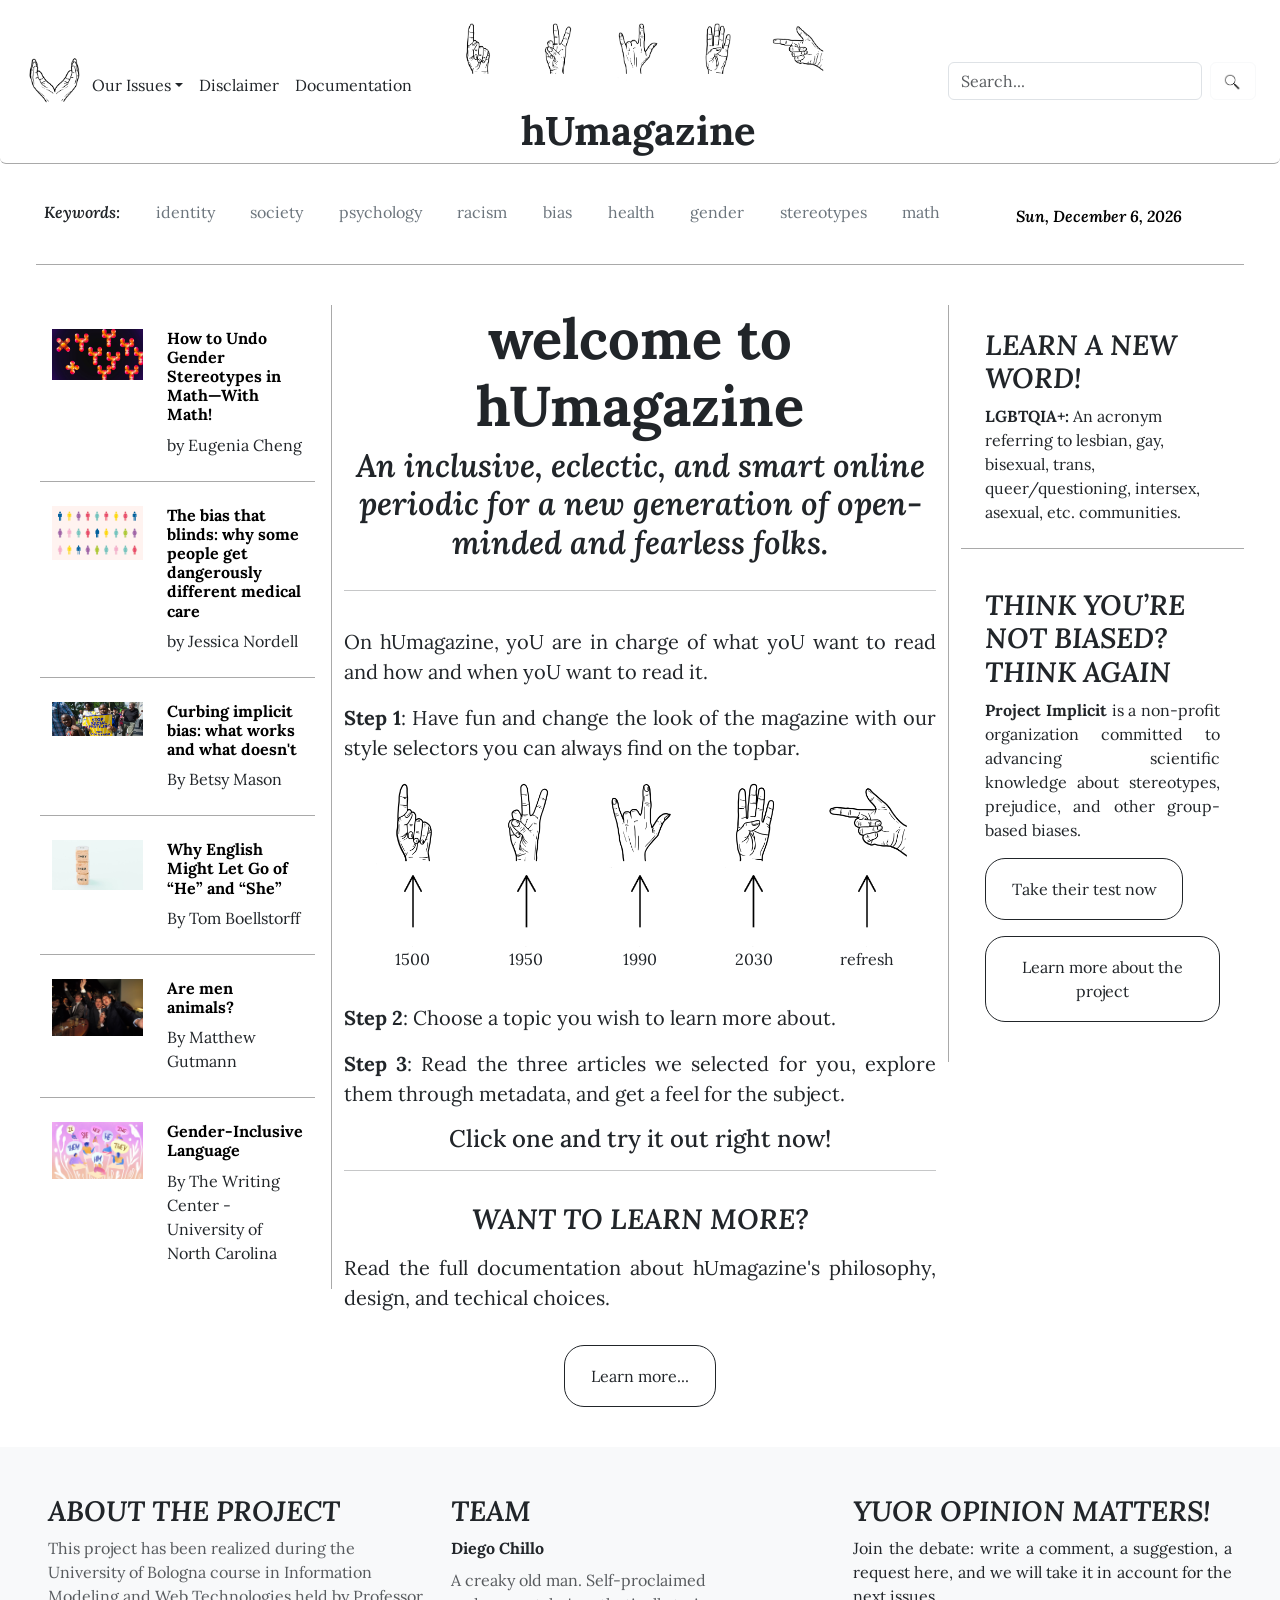
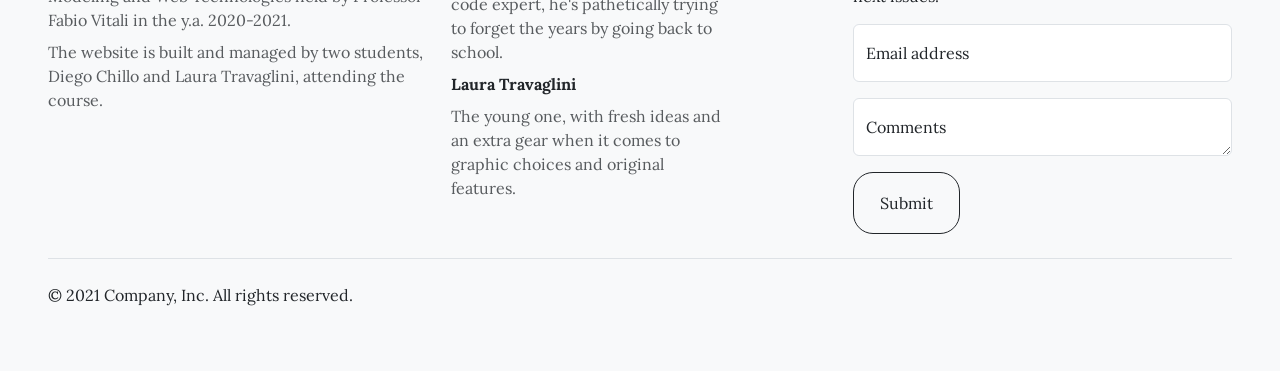
==== commit dcb9dfd9: "Byline on previews" ====
--- a/index.html
+++ b/index.html
@@ -67,6 +67,7 @@
           <div id="contentPre1_1" class="col">
             <h6 id="titlePre1_1"></h6>
             <div id="subPre1_1"></div>
+            <div id="byPre1_1"></div>
           </div>
         </div>
 
@@ -76,6 +77,7 @@
           <div id="contentPre1_2" class="col">
             <h6 id="titlePre1_2"></h6>
             <div id="subPre1_2"></div>
+            <div id="byPre1_2"></div>
           </div>
         </div>
 
@@ -85,6 +87,7 @@
           <div id="contentPre1_3" class="col">
             <h6 id="titlePre1_3"></h6>
             <div id="subPre1_3"></div>
+            <div id="byPre1_3"></div>
           </div>
         </div>
 
@@ -94,6 +97,7 @@
           <div id="contentPre2_1" class="col">
             <h6 id="titlePre2_1"></h6>
             <div id="subPre2_1"></div>
+            <div id="byPre2_1"></div>
           </div>
         </div>
 
@@ -103,6 +107,7 @@
           <div id="contentPre2_2" class="col">
             <h6 id="titlePre2_2"></h6>
             <div id="subPre2_2"></div>
+            <div id="byPre2_2"></div>
           </div>
         </div>
 
@@ -112,6 +117,7 @@
           <div id="contentPre2_3" class="col">
             <h6 id="titlePre2_3"></h6>
             <div id="subPre2_3"></div>
+            <div id="byPre2_3"></div>
           </div>
         </div>
 
@@ -316,7 +322,6 @@
 
 
   // Load articles preview
-
   $.ajax({
       url: 'articles/article1_1.html',
       type: 'get',
@@ -366,11 +371,9 @@
   });
 
   function getPreData(html,i,a) {
+
     var trimmed = String(html);
     trimmed=trimmed.substring(0, 1225);
-    trimmed=trimmed.replace("<h1","<h4");
-    trimmed=trimmed.replace("</h1>","</h4>");
-    trimmed+=" etc. etc.";
     //console.log(trimmed);
     $("#artPreview"+i+"_"+a).prepend(trimmed);
 
@@ -378,17 +381,15 @@
     var closelinktag="</a>";
     var imgtag="<img src=\"" + $("#img"+i+"_"+a).attr("src") + "\" width=\"100%\">";
     var titletext=$("#title"+i+"_"+a).text();
+    var byline=$("#byline"+i+"_"+a).text();
     //console.log(linktag + imgtag + closelinktag);
-    $("#imgPre"+i+"_"+a).prepend(linktag + imgtag + closelinktag);
+    $("#imgPre"+i+"_"+a).append(linktag + imgtag + closelinktag);
     $("#titlePre"+i+"_"+a).append(linktag + titletext + closelinktag);
+    $("#byPre"+i+"_"+a).append(byline);
+
   }
 
 
-
-//    }
-//  }
-
-
 </script>
 
 
--- a/css/main.css
+++ b/css/main.css
@@ -411,8 +411,13 @@
 
 .customPreview {
   border-bottom: 1px solid darkgray;
-  border-radius:0!important;
-  background-color:transparent!important;
+  border-radius: 0!important;
+  background-color: transparent!important;
+}
+
+.customPreview a {
+  text-decoration: none;
+  color: darkgray;
 }
 
 
--- a/css/style4.css
+++ b/css/style4.css
@@ -341,11 +341,25 @@
   box-shadow:  20px 20px 30px #dad9d986,
                -10px -10px 30px #ffffff71;
   margin-top: 1vh;
+  font-family: Antikor Reg;
 }
 
 aside .imgCaption {
   background-color: transparent !important;
   box-shadow: none !important;
+  font-family: Antikor Reg;
+}
+
+ .imgSource {
+   font-family: Antikor Reg;
+ }
+
+ .articleImg {
+   margin-bottom: 1vh;
+ }
+
+.byline, .publicationDate {
+  font-family: Antikor Reg;
 }
 
 #mainBody a, #btnIssue a {
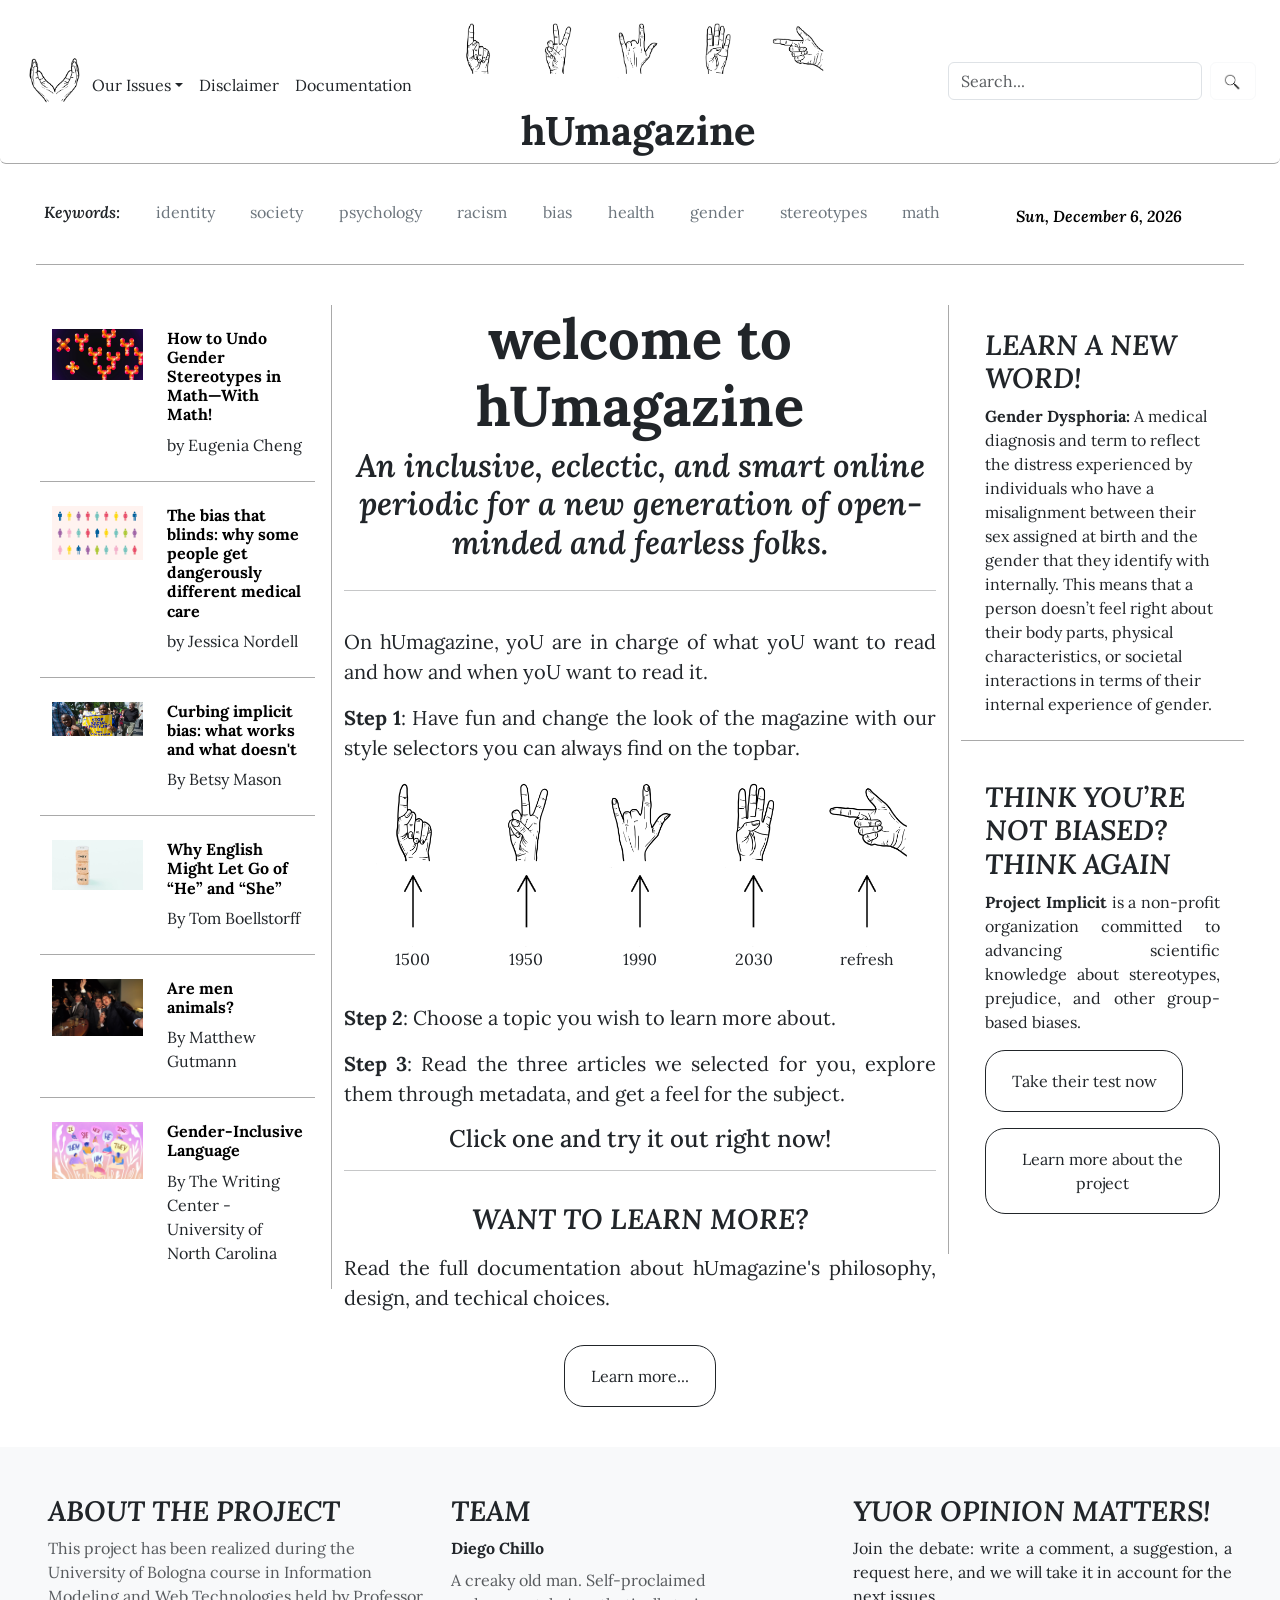
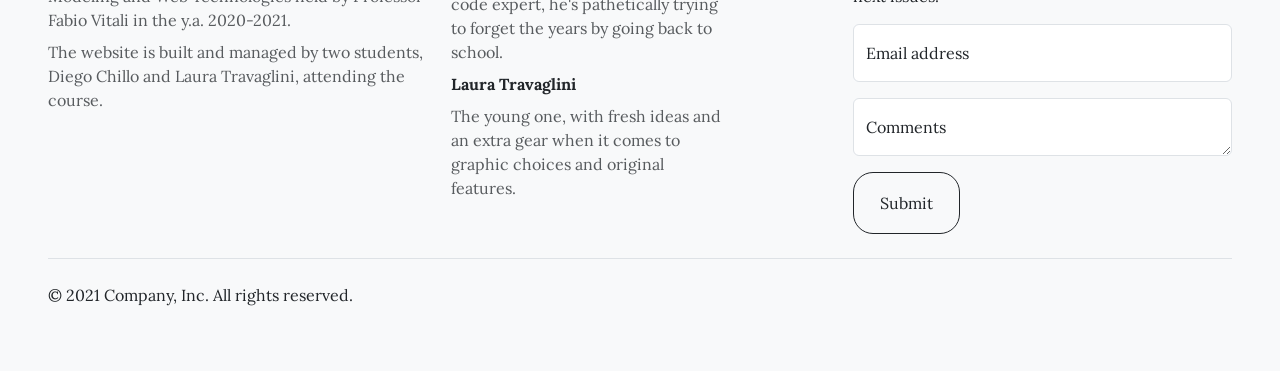
==== commit 8f5b5064: "Custom style on previews in HP" ====
--- a/index.html
+++ b/index.html
@@ -379,7 +379,7 @@
 
     var linktag='<a href="issue.html?number='+i+'">';
     var closelinktag="</a>";
-    var imgtag="<img src=\"" + $("#img"+i+"_"+a).attr("src") + "\" width=\"100%\">";
+    var imgtag="<img src=\"" + $("#img"+i+"_"+a).attr("src") + "\" width=\"100%\" class=\"articleImg\">";
     var titletext=$("#title"+i+"_"+a).text();
     var byline=$("#byline"+i+"_"+a).text();
     //console.log(linktag + imgtag + closelinktag);
--- a/css/main.css
+++ b/css/main.css
@@ -31,12 +31,6 @@
 h3 {
   font-family: Lora SBI;
   text-transform: uppercase;
-}
-
-h6, h6:hover, h6 a {
-  font-family: Lora Bold;
-  color: black!important;
-  text-decoration:none;
 }
 
 #currentDateTime {
@@ -132,6 +126,12 @@
   border-left: 1px solid darkgray;
 }
 
+h6, h6:hover, h6 a {
+  font-family: Lora Bold;
+  color: black!important;
+  text-decoration:none;
+}
+
 /* documentation */
 
 #docCenter{
@@ -262,6 +262,10 @@
 .subtitle {
   font-family: Lora SBI;
 }
+
+.artiCol {
+  word-wrap: break-word;
+  }
 
 /* Representative image of the articles */
 .articleImg {
--- a/css/style1.css
+++ b/css/style1.css
@@ -249,6 +249,10 @@
   height: 8vh;
 }
 
+.customPreview a.img {
+  padding-bottom: 0px;
+}
+
 /* documentatin pg */
 
 #documentationMain {
@@ -343,7 +347,7 @@
 #btnIssue a:hover, .customCol a:hover, #centralMain a:hover, #btnIssue a.active, .customCol a.active, #centralMain a.active {
   color: white !important;
   text-align: center !important;
-} 
+}
 
 #btnIssue:hover, #footer button:hover, .customCol button:hover, #centralMain button:hover {
   color: white !important;
@@ -414,7 +418,9 @@
   font-family: Flanker BoldIt !important;
   font-size: 25.888px;
   line-height: 1.618em;
-}
+  text-align: center;
+}
+
 
 .imgSource {
 font-family: Flanker Italic !important;
@@ -429,8 +435,9 @@
   font-family: Flanker Italic !important;
   font-size: 12.8px;
   padding: 1vw;
-}
- 
+  text-align: center;
+}
+
 aside {
   border: 1px solid #B63323;
   border-radius: 20px;
@@ -438,40 +445,32 @@
   width: 50%;
   margin: 2vh 2vw 2vh 0;
  }
- 
+
 aside .imgCaption {
    border: none;
    margin: 0;
- }
-
+   text-align: center;
+}
 
 .imgFrame {
 background-image: url(basestyle1.png);
-background-position: bottom center;
+background-position: center;
+background-size: 50vh;
 background-repeat: no-repeat;
-background-size: contain;
-background-origin: content-box;
-}
-
-/* imgFrame before
-height: 36vh;
-width: auto;
-border: 30px solid;
-border-image: url(basestyle1.png);
-border-image-slice: 0% 9% 100% 11%;
-border-image-width: 20% 20% 20% 20%;
-border-image-outset: 600px 0px 0px 0px;
-border-image-repeat: round round;
-padding: 0;
-*/
+background-origin: border-box;
+height: 30vh;
+margin-top: 0;
+}
 
 .byline {
   font-family: Flanker BoldIt !important;
+  text-align: center;
 }
 
 .publicationDate {
   font-family: Flanker Italic !important;
   font-size: 12.8px;
+  text-align: center;
 }
 
 a {
@@ -489,6 +488,10 @@
 
 li.artiCol {
  list-style: square !important;
+}
+
+.artiCol {
+  text-align: left !important;
 }
 
 .articleImg {
@@ -497,38 +500,32 @@
 -moz-filter: grayscale(90%);
 -o-filter: grayscale(90%);
 -ms-filter: grayscale(90%);
-padding-bottom: 20vh;
-}
-
-.author {
-  color: #f6f1e8;
-  background-color: gray;
+margin-bottom: 0;
+}
+
+.author, .endTags {
   font-family: Flanker Italic !important;
 }
 
-.endTags {
-  color: #f6f1e8;
-  background-color: gray;
-}
-
 .lastPar{
-  height: 180vh !important;
+  height: 100vh !important;
 }
 
 #rl1_1,#rr1_1 {
   width: 45% !important;
-  height: 180vh !important;
+  height: 10vh !important;
 }
 
 #rl1_2,#rr1_2 {
   width: 45% !important;
-  height: 150vh !important;
+  height: 10vh !important;
 }
 
 #rl1_3, #rr1_3 {
   width: 45% !important;
-  height: 120vh !important;
-}
+  height: 10vh !important;
+}
+
 .endSx {
   -webkit-shape-outside: polygon(0 0, 100% 100%, 0 100%);
   shape-outside: polygon(0 0, 100% 100%, 0 100%);
@@ -551,6 +548,7 @@
   height: 6vh;
   background-image:url(spacestyle1.png);
   background-size: contain;
+  background-color: transparent !important;
 }
 
 /* article page: metadata */
--- a/css/style2.css
+++ b/css/style2.css
@@ -161,7 +161,7 @@
 
 #issueArticles {
   border-top: none;
-  padding-top: none; 
+  padding-top: none;
 }
 
 .olCustom {
@@ -310,16 +310,16 @@
 
 .tech-slideshow > div {
   height: 100%;
-  width: 2526px;
+  width: 5988px; /*2526px;*/
   background-image: url(bannerstyle2.png);
-  background-repeat: no-repeat;
+  background-repeat: repeat-x;
   position: absolute;
   height: 100%;
   transform: translate3d(0, 0, 0);
 }
 
 .tech-slideshow .mover {
-  animation: moveSlideshow 20s linear infinite !important;
+  animation: moveSlideshow 40s linear infinite !important;
   animation-iteration-count: infinite !important;
   animation-play-state: running !important;
 }
--- a/css/style3.css
+++ b/css/style3.css
@@ -298,6 +298,10 @@
   display:none;
 }
 
+aside .imgCaption, .byline, .publicationDate, .imgCaption, .imgSource {
+  font-family: Simple Things !important;
+}
+
 /* nav-tabs */
 
 .nav-tabs .nav-link, .nav-tabs .nav-link.active, .nav-tabs .nav-link:hover {
--- a/css/style4.css
+++ b/css/style4.css
@@ -355,7 +355,7 @@
  }
 
  .articleImg {
-   margin-bottom: 1vh;
+   margin-bottom: 2vh;
  }
 
 .byline, .publicationDate {
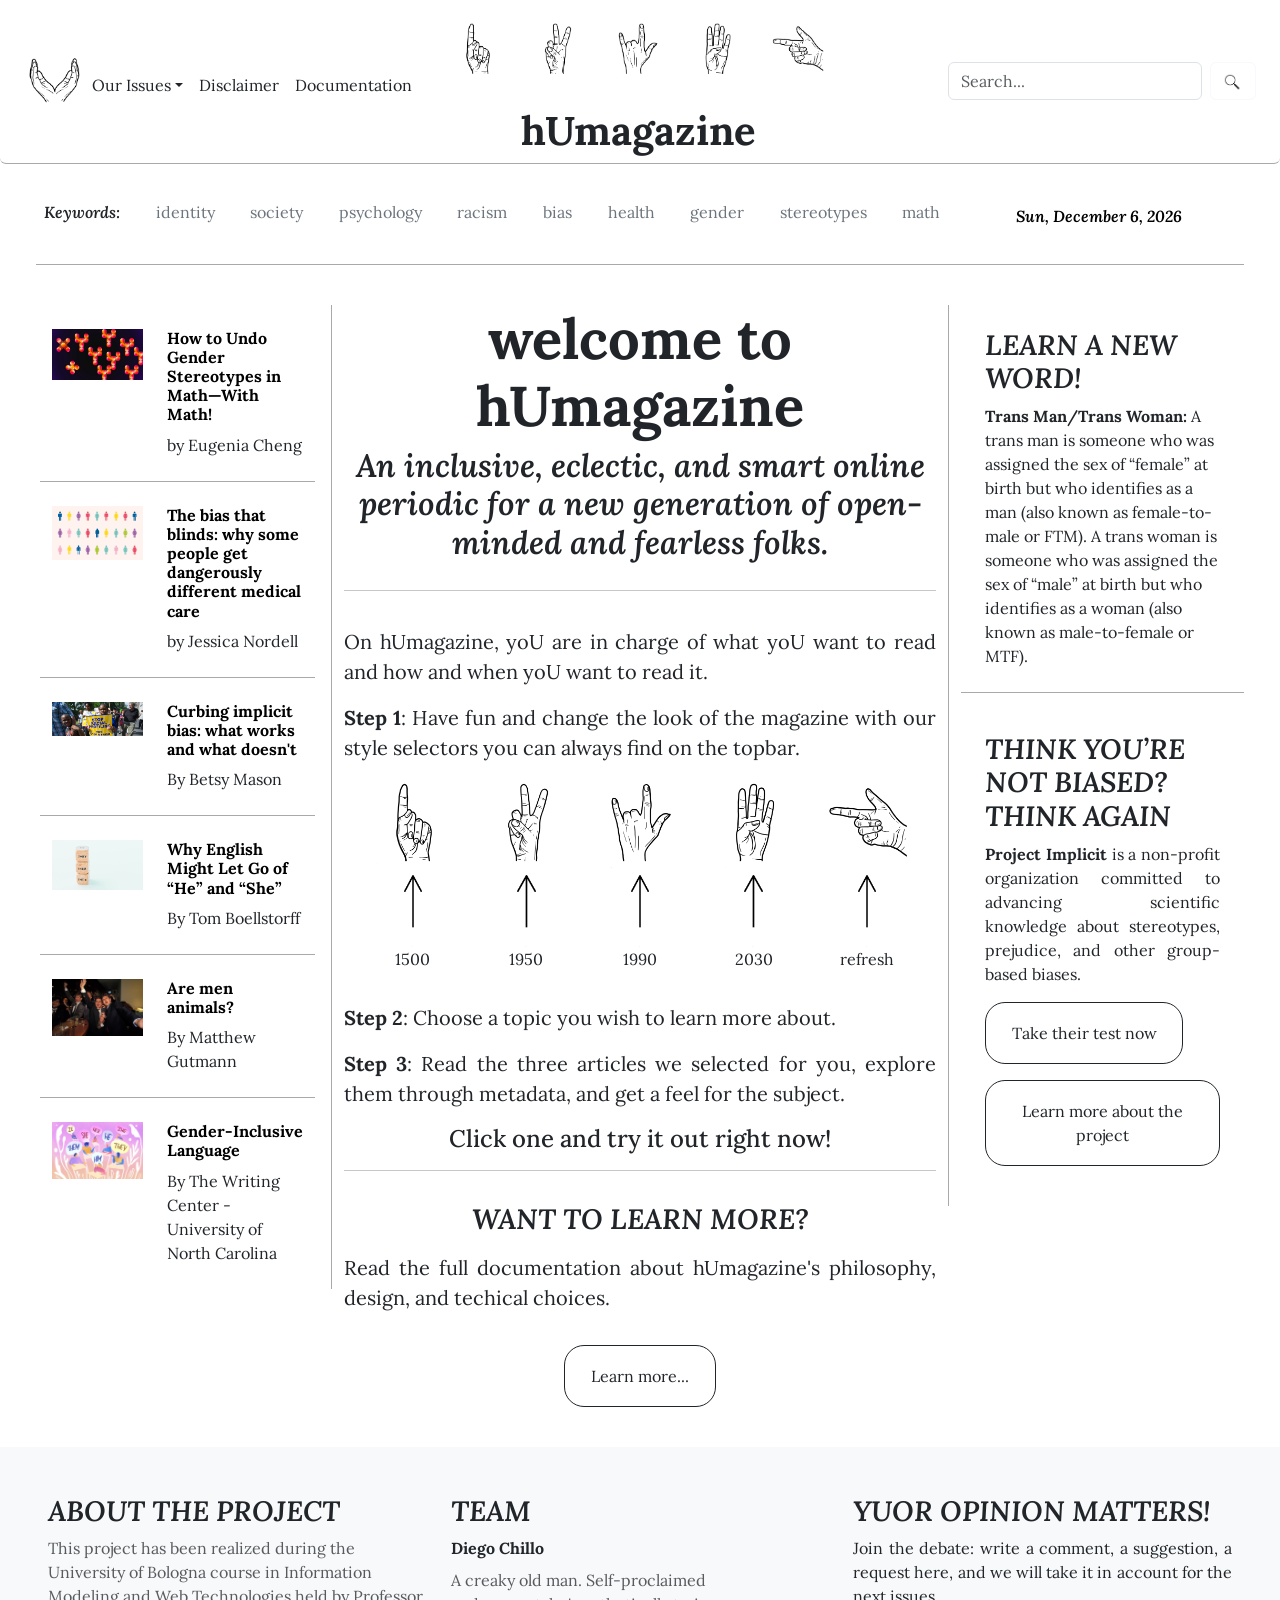
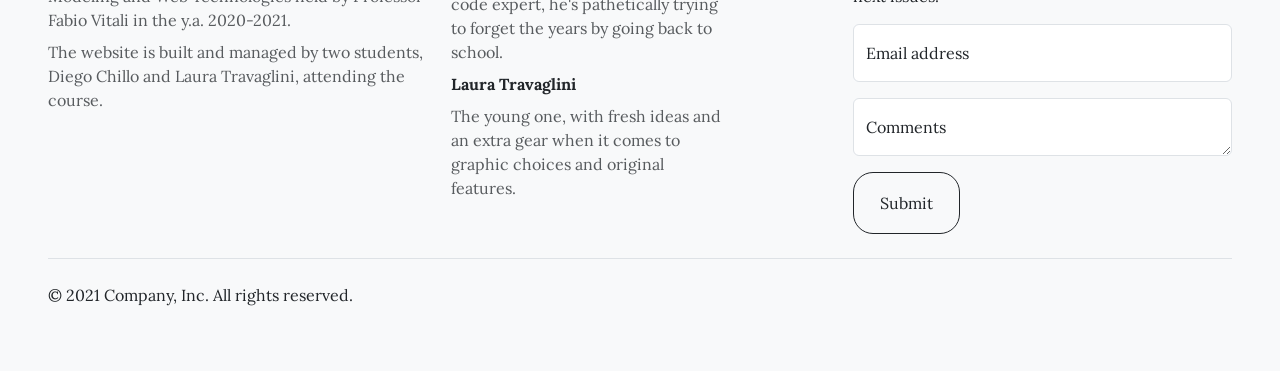
==== commit 9387403d: "Deleted useless component; removed searchicon.png from topbar" ====
--- a/index.html
+++ b/index.html
@@ -259,9 +259,6 @@
 
 <!-- Bootstrap Bundle with Popper -->
 <script src="https://cdn.jsdelivr.net/npm/bootstrap@5.1.3/dist/js/bootstrap.bundle.min.js" integrity="sha384-ka7Sk0Gln4gmtz2MlQnikT1wXgYsOg+OMhuP+IlRH9sENBO0LRn5q+8nbTov4+1p" crossorigin="anonymous"></script>
-
-<!-- Search by Algolia -->
-<!-- <script src="https://cdn.jsdelivr.net/npm/@docsearch/js@alpha"></script> -->
 
 
 <script>
@@ -370,6 +367,7 @@
       }
   });
 
+  // Reads specific ids from html and writes them in article preview divs
   function getPreData(html,i,a) {
 
     var trimmed = String(html);
--- a/css/main.css
+++ b/css/main.css
@@ -127,7 +127,7 @@
 }
 
 h6, h6:hover, h6 a {
-  font-family: Lora Bold;
+  font-weight:700;
   color: black!important;
   text-decoration:none;
 }
--- a/css/style3.css
+++ b/css/style3.css
@@ -404,6 +404,8 @@
   position: relative;
 }
 
+/*
+
 #article1 {
   transform: rotate(-2deg);
   position: relative;
@@ -434,7 +436,7 @@
   top: -1.5em;
   position: relative;
 }
-
+*/
 .wmf-wp-with-preview {
   color: #fb42cc!important;
   font-family: ZineTime !important;
--- a/css/style4.css
+++ b/css/style4.css
@@ -244,6 +244,15 @@
   border-bottom: transparent;
 }
 
+.tab-pane, .tab-pane label {
+  line-height: 0.8;
+  margin-bottom: 0rem;
+}
+
+#analysis1, #analysis2, #analysis3 {
+  line-height: 1.5;
+}
+
 /* scrollbar */
 
 #article1::-webkit-scrollbar-track,#article2::-webkit-scrollbar-track, #article3::-webkit-scrollbar-track, #metaData1::-webkit-scrollbar-track, #metaData2::-webkit-scrollbar-track, #metaData3::-webkit-scrollbar-track {
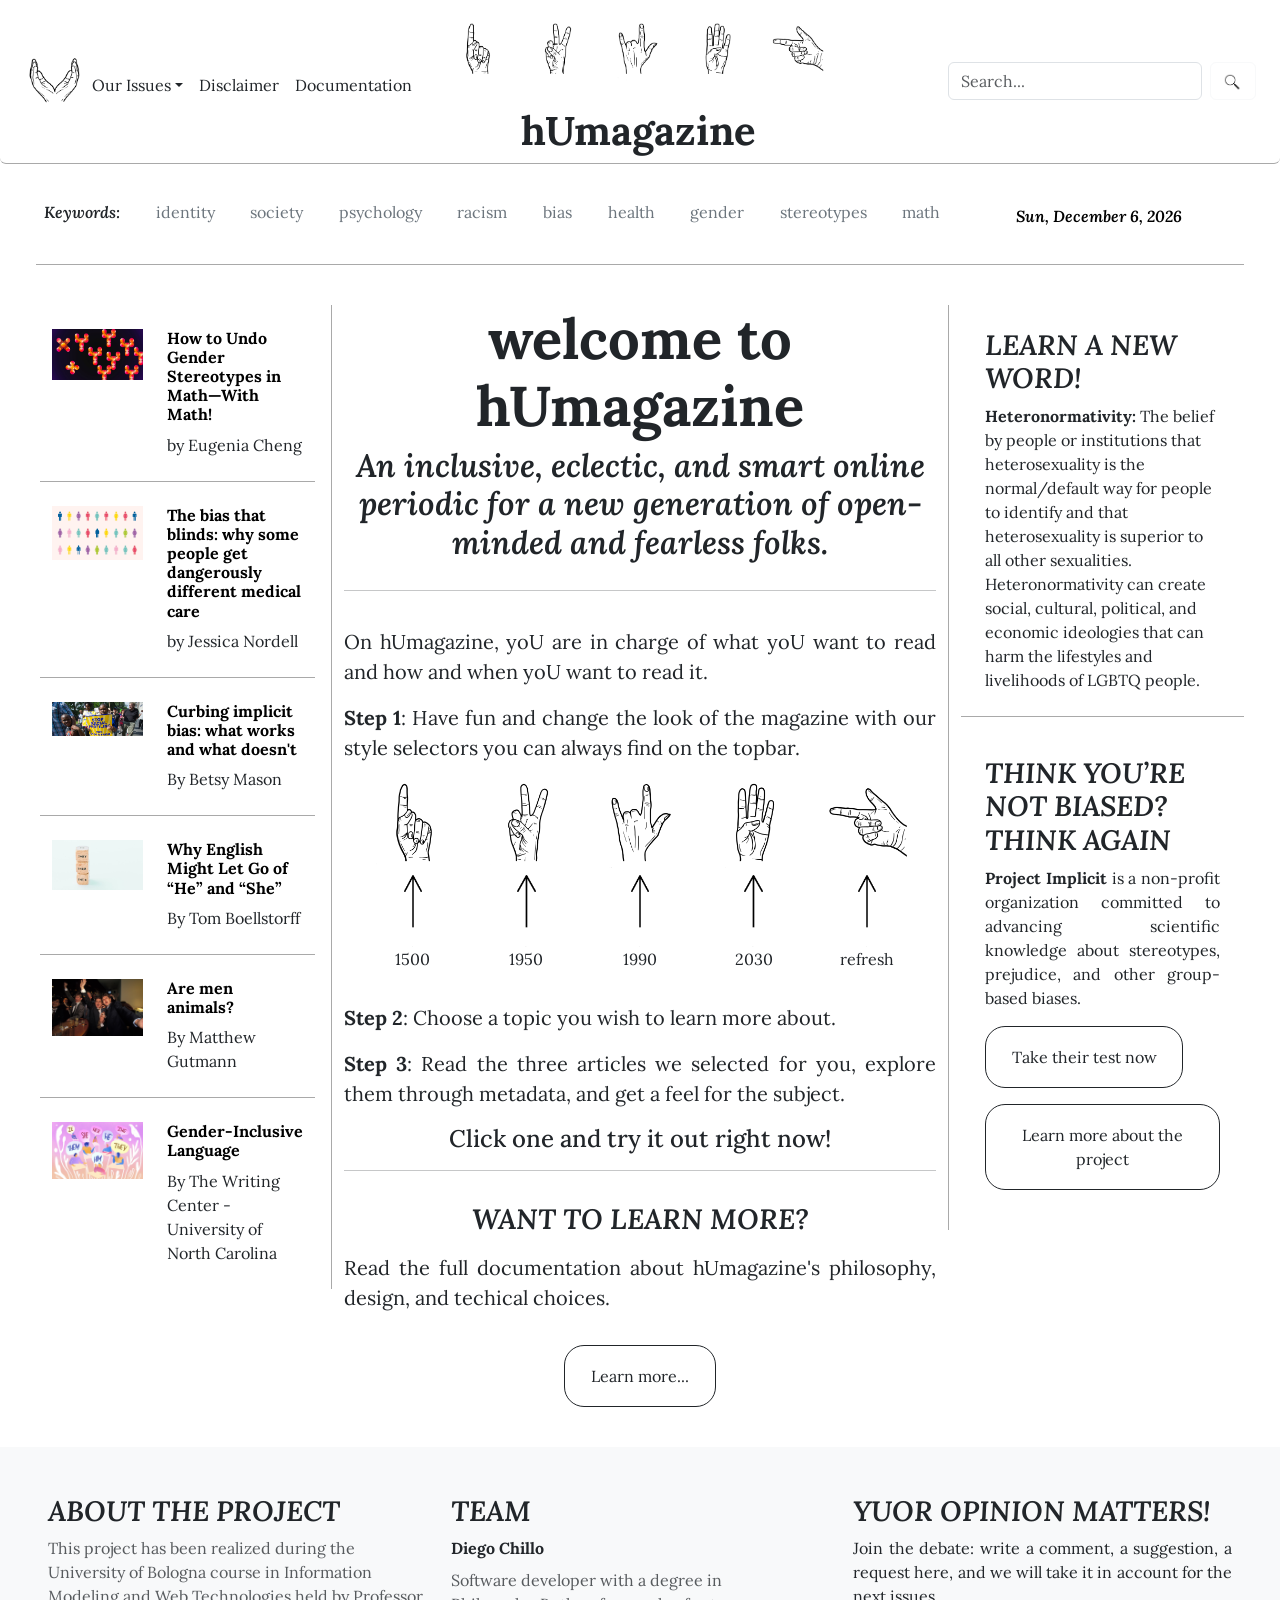
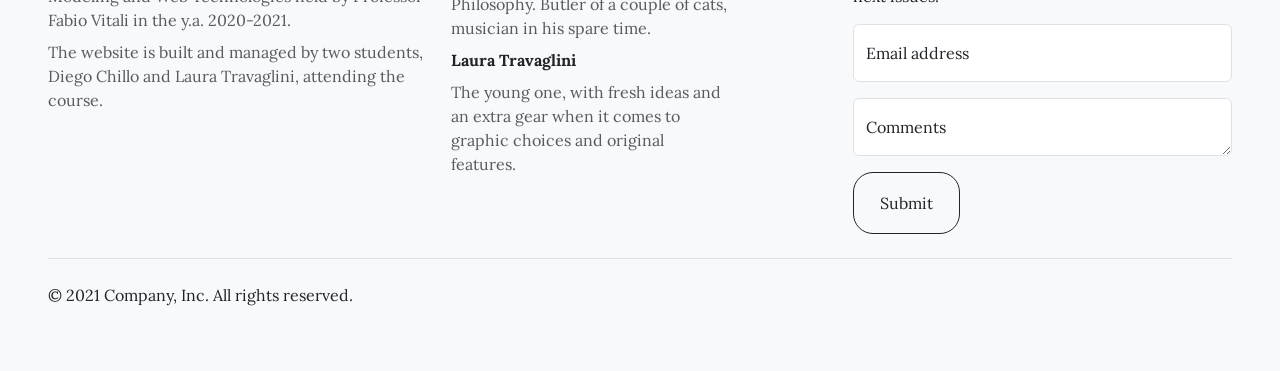
==== commit 7a3551f2: "asdf" ====
--- a/index.html
+++ b/index.html
@@ -233,7 +233,7 @@
         <div class="position-sticky" style="top: 2rem;">
           <div class="p-4 mb-3 bg-light rounded customCol lastBox">
               <h3 class="fst-italic">Think you’re not biased? Think again</h3>
-              <p class="mb-0"><b>Project Implicit</b> is a non-profit organization committed to advancing scientific knowledge about stereotypes, prejudice, and other group-based biases.</p>
+              <p class="mb-0"><span id="projectImplicit"><b>Project Implicit</b></span> is a non-profit organization committed to advancing scientific knowledge about stereotypes, prejudice, and other group-based biases.</p>
               <button type="button" class="btn mt-3 btn-outline-dark"><a href=" https://implicit.harvard.edu/implicit/takeatest.html" target="_blank">Take their test now</a></button>
               <button type="button" class="btn mt-3 btn-outline-dark"><a href="https://www.projectimplicit.net" target="_blank">Learn more about the project</a></button>
             </div>
--- a/css/style2.css
+++ b/css/style2.css
@@ -42,8 +42,8 @@
 }
 
 #learnterm, #projectImplicit {
-  font-family: Rocket;
-  color: #d4121a;
+  font-family: Rocket !important;
+  color: #d4121a !important;
 }
 
 body {
@@ -85,7 +85,7 @@
 }
 
 .customCol {
-  border: solid;
+  border: solid !important;
   background-color: white !important;
   border-radius: 10px !important;
   border-color: #db5550 !important;
@@ -283,15 +283,9 @@
 margin-bottom: 2vh;
 }
 
-iframe{
-  border-image: url(VideoPlayer.png);
-  border-image-slice: 27 161 27 27;
-  border-image-width: 20px 60px 20px 20px;
-  border-image-outset: 0px 0px 0px 0px;
-  border-image-repeat: stretch round;
-  width: 100%;
-  height: auto;
-  padding: 1.6vh 5.5vw 1.6vh 1.3vw;
+#iframe{
+  padding: 2vh;
+  background-color: white;
   border: 3px solid #d4121a;
   border-radius: 20px;
   margin-bottom: 2vh;
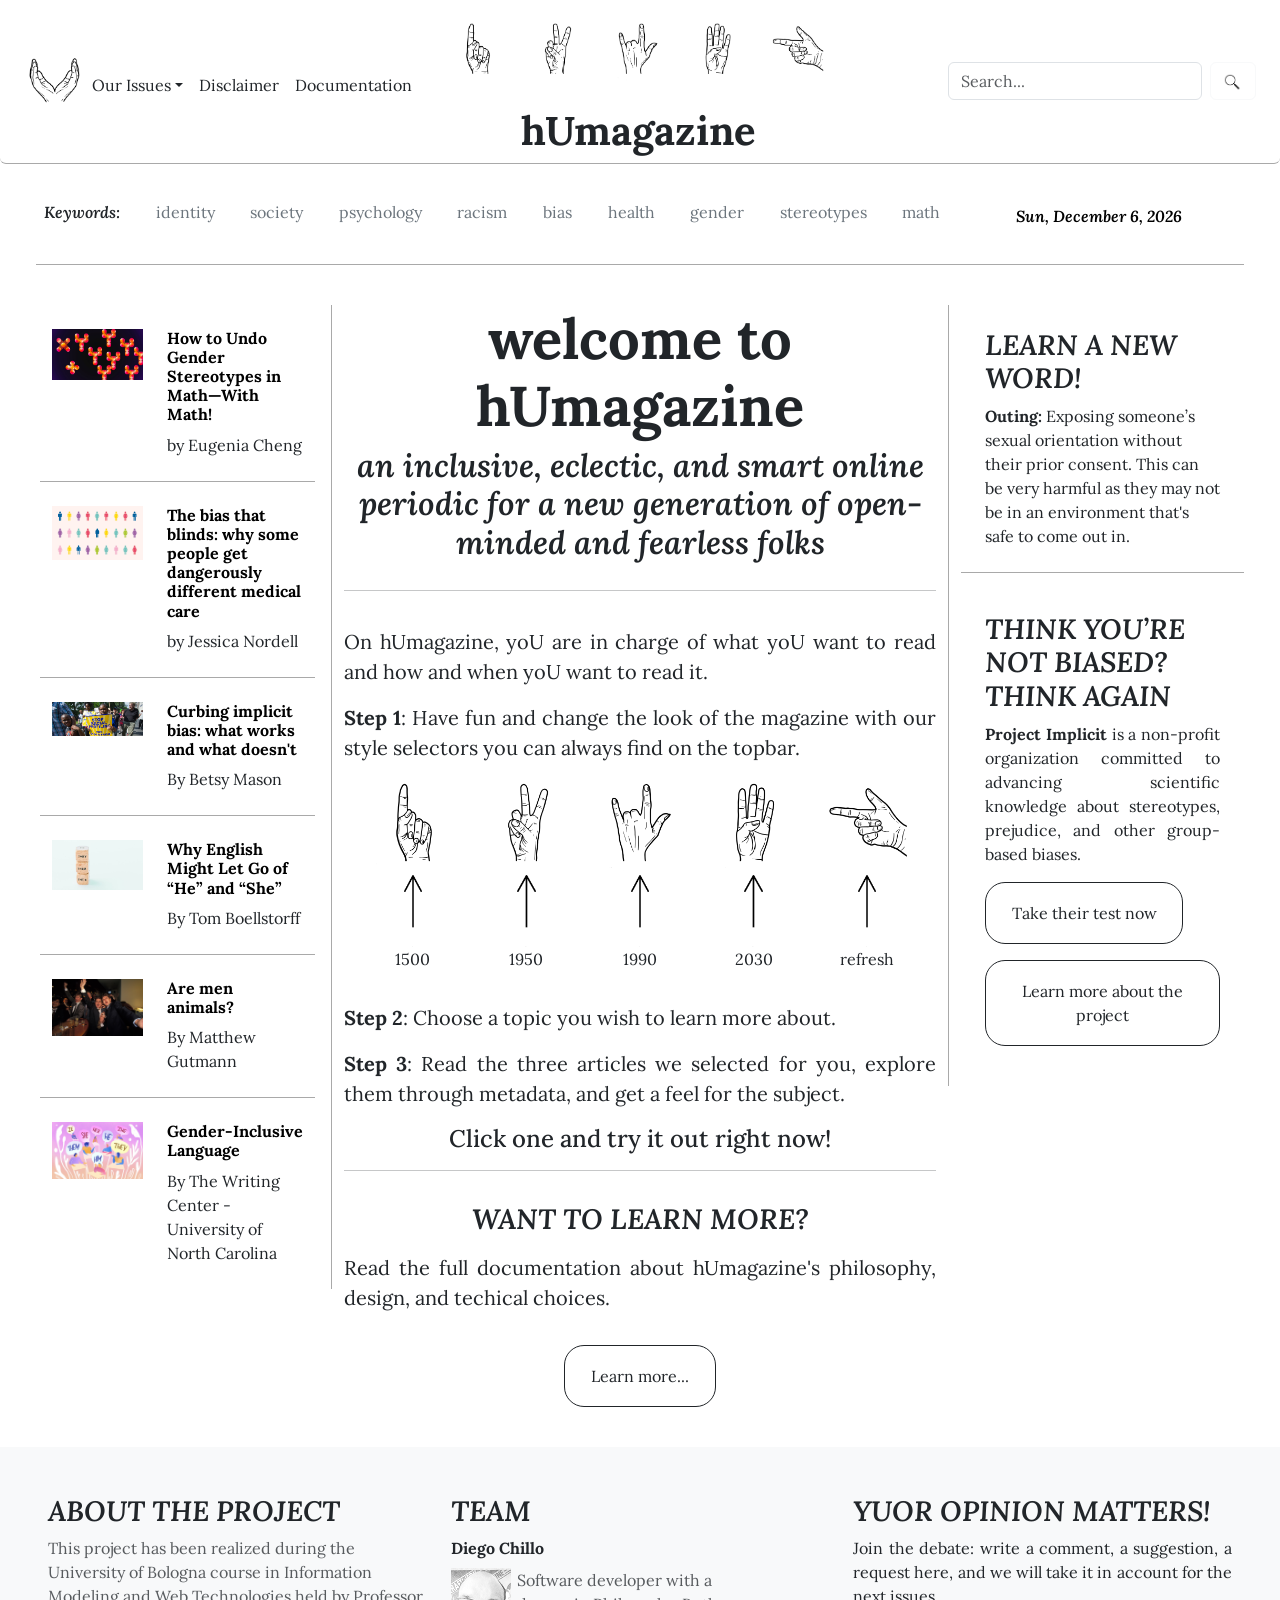
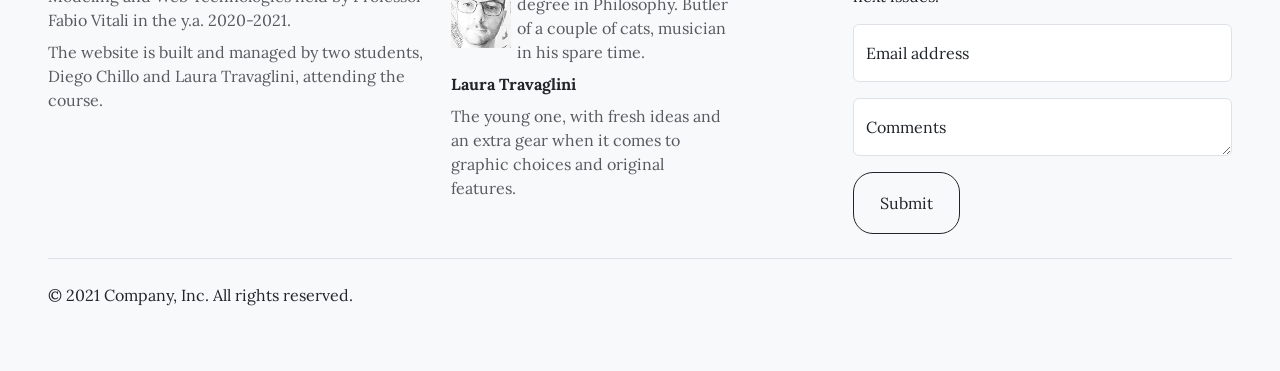
==== commit eb28c5a2: "nm" ====
--- a/index.html
+++ b/index.html
@@ -71,6 +71,8 @@
           </div>
         </div>
 
+        <div id="hr"></div>
+
         <div id="artPreview1_2" style="display:none"></div> <!-- Hidden div only needed to store data -->
         <div id="artPre1_2" class="row mx-1 py-4 customPreview">
           <div id="imgPre1_2" class="col col-md-5"></div>
@@ -81,6 +83,8 @@
           </div>
         </div>
 
+        <div id="hr"></div>
+
         <div id="artPreview1_3" style="display:none"></div> <!-- Hidden div only needed to store data -->
         <div id="artPre1_3" class="row mx-1 py-4 customPreview">
           <div id="imgPre1_3" class="col col-md-5"></div>
@@ -91,6 +95,8 @@
           </div>
         </div>
 
+        <div id="hr"></div>
+
         <div id="artPreview2_1" style="display:none"></div> <!-- Hidden div only needed to store data -->
         <div id="artPre2_1" class="row mx-1 py-4 customPreview">
           <div id="imgPre2_1" class="col col-md-5"></div>
@@ -101,6 +107,8 @@
           </div>
         </div>
 
+        <div id="hr"></div>
+
         <div id="artPreview2_2" style="display:none"></div> <!-- Hidden div only needed to store data -->
         <div id="artPre2_2" class="row mx-1 py-4 customPreview">
           <div id="imgPre2_2" class="col col-md-5"></div>
@@ -111,6 +119,8 @@
           </div>
         </div>
 
+        <div id="hr"></div>
+
         <div id="artPreview2_3" style="display:none"></div> <!-- Hidden div only needed to store data -->
         <div id="artPre2_3" class="row mx-1 py-4 customPreview lastBox">
           <div id="imgPre2_3" class="col col-md-5"></div>
@@ -130,8 +140,9 @@
 
         <div class="pb-1">
         <h1 class="display-4">welcome to hUmagazine</h1>
-        <h2>An inclusive, eclectic, and smart online periodic for a new generation of open-minded and fearless folks.</h2>
+        <h2>an inclusive, eclectic, and smart online periodic for a new generation of open-minded and fearless folks</h2>
        </div>
+
         <hr/>
         <div class="py-1">
         <p class="lead my-3">On hUmagazine, yoU are in charge of what yoU want to read and how and when yoU want to read it. </p>
@@ -229,6 +240,8 @@
             <span class="mb-0" id="learndefinition"></span> <!-- This div gets filled up with correspondent definition from glossaryDb.json -->
           </div>
         </div>
+
+        <div id="hr"></div>
 
         <div class="position-sticky" style="top: 2rem;">
           <div class="p-4 mb-3 bg-light rounded customCol lastBox">
--- a/css/main.css
+++ b/css/main.css
@@ -137,6 +137,7 @@
 #docCenter{
   height: 72vh;
   overflow-y: scroll;
+  scroll-behavior: smooth;
  }
  #docCenter::-webkit-scrollbar {
    display: none;
--- a/css/style1.css
+++ b/css/style1.css
@@ -253,6 +253,10 @@
   padding-bottom: 0px;
 }
 
+#artPre1_1,#artPre1_2, #artPre1_3, #artPre2_1, #artPre2_2 {
+  border-bottom: 1px solid black !important;
+}
+
 /* documentatin pg */
 
 #documentationMain {
@@ -505,41 +509,36 @@
 
 .author, .endTags {
   font-family: Flanker Italic !important;
+  text-align: center;
 }
 
 .lastPar{
-  height: 100vh !important;
-}
-
-#rl1_1,#rr1_1 {
-  width: 45% !important;
-  height: 10vh !important;
-}
-
-#rl1_2,#rr1_2 {
-  width: 45% !important;
-  height: 10vh !important;
-}
-
-#rl1_3, #rr1_3 {
-  width: 45% !important;
-  height: 10vh !important;
-}
-
-.endSx {
-  -webkit-shape-outside: polygon(0 0, 100% 100%, 0 100%);
-  shape-outside: polygon(0 0, 100% 100%, 0 100%);
+  height: 100vh;
+  background: transparent;
+  max-width: 100vh;
+  position: relative;
+}
+
+.lastPar [class*=shape] {
+  width: 50%;
+  height: 100%;
+  background: transparent;
+  shape-outside: var(--p);
+  clip-path: var(--p);
+}
+
+.left-shape {
+  --p: polygon(0% 0%, 0% 100%, 100% 100%);
   float: left;
-  -webkit-clip-path: polygon(0 0, 100% 100%, 0 100%);
-  clip-path: polygon(0 0, 100% 100%, 0 100%);
-}
-
-.endDx {
-  -webkit-shape-outside: polygon(100% 0, 100% 100%, 0 100%);
-    shape-outside: polygon(100% 0, 100% 100%, 0 100%);
-    float: right;
-    -webkit-clip-path: polygon(100% 0, 100% 100%, 0 100%);
-    clip-path: polygon(100% 0, 100% 100%, 0 100%);
+}
+
+.right-shape {
+  --p: polygon(0% 100%, 100% 100%, 100% 0%);
+  float: right;
+}
+
+.lastPar p {
+  position: relative;
 }
 
 hr {
--- a/css/style2.css
+++ b/css/style2.css
@@ -138,6 +138,13 @@
 
 .rightCol {
   border-left: none;
+}
+
+.customPreview {
+  border: 3px solid #d4121a !important;
+  border-radius: 20px !important;
+  background-color: white !important;
+  margin-bottom: 2vh;
 }
 
 /* cover issue */
@@ -273,11 +280,11 @@
 }
 
 .articleImg {
-filter: grayscale(6%) brightness(85%) saturate(216%) contrast(55%);
--webkit-filter: grayscale(6%) brightness(85%) saturate(216%) contrast(55%);
--moz-filter: grayscale(6%) brightness(85%) saturate(216%) contrast(55%);
--ms-filter: grayscale(6%) brightness(85%) saturate(216%) contrast(55%);
--o-filter: grayscale(6%) brightness(85%) saturate(216%) contrast(55%);
+filter: brightness(110%) saturate(216%) contrast(55%);
+-webkit-filter: brightness(110%) saturate(216%) contrast(55%);
+-moz-filter:  brightness(110%) saturate(216%) contrast(55%);
+-ms-filter:  brightness(110%) saturate(216%) contrast(55%);
+-o-filter: brightness(110%) saturate(216%) contrast(55%);
 border: 3px solid #d4121a;
 border-radius: 20px;
 margin-bottom: 2vh;
--- a/css/style3.css
+++ b/css/style3.css
@@ -121,6 +121,9 @@
   border: none !important;
 }
 
+#artPre1_1,#artPre1_2, #artPre1_3, #artPre2_1, #artPre2_2,#artPre2_3 {
+  border-bottom: none !important;
+}
 
 #mainBody button, #mainBody button:hover, #mainBody button.active, #footer button, #footer button.active, #footer button:hover, #openIssue button, #openIssue button:hover, #openIssue button.active  {
   background-image: url(btn3.png);
@@ -218,10 +221,6 @@
   word-wrap: break-word;
 }
 
-.containerMeta {
-  padding: 0 10vw 0 10vw;
-}
-
 #art2 {
   background-image: url(bgpaper.png);
   background-position: center;
@@ -256,6 +255,7 @@
   background-size: 80vh, 50vh, 55vh, 50vh, 40vh, 40vh;
   background-origin: content-box;
   background-position: bottom left, top right, top left, bottom right, center left, center right;
+  text-align: none !important;
 }
 
 #issueArticles {
@@ -349,12 +349,17 @@
   overflow-y: scroll;
 }
 
-hr {
-  border:0;
-  margin: 0.5vh;
-  height: 1vh;
+hr, .mover, #hr {
+  border:0 !important;
+  margin: 0.5vh !important;
+  height: 1vh !important;
   background-image: url(border3.png) !important;  
-  background-size: contain;
+  background-size: contain !important;
+  background-color: transparent !important;
+}
+
+#centralMain hr {
+  display: none;
 }
 
 .articleImg {
--- a/css/style4.css
+++ b/css/style4.css
@@ -124,7 +124,8 @@
 	}
 }
 
-button, .kwCustom, #art1, #art2, #art3 {
+button, .kwCustom, #art1, #art2, #art3, 
+.customPreview img {
   transform: translatey(0px);
 	animation: float 6s ease-in-out infinite;
 }
@@ -169,6 +170,17 @@
 
 .rightCol {
   border-left: none;
+}
+
+.customPreview {
+  background: #f8eadf8e !important;
+  box-shadow: 0 8px 32px 0 rgba( 31, 38, 135, 0.37 ) !important;
+  backdrop-filter: blur( 13px ) !important;
+  -webkit-backdrop-filter: blur( 13px ) !important;
+  border-radius: 10px !important;
+  border: 1px solid rgba( 255, 255, 255, 0.18 ) !important;
+  transition-duration: 0.3s;
+  margin-bottom: 2vh;
 }
 
 /* articles */
@@ -326,11 +338,11 @@
 }
 
 hr {
-  background-color: #d235ff;
-  border-radius: 20px;
-  -webkit-box-shadow: 0px 0px 10px #d235ff;
-  -moz-box-shadow: 0px 0px 10px #d235ff;
-  box-shadow: 0px 0px 10px #d235ff;
+  background-color: #d235ff !important;
+  border-radius: 20px !important;
+  -webkit-box-shadow: 0px 0px 10px #d235ff !important;
+  -moz-box-shadow: 0px 0px 10px #d235ff !important;
+  box-shadow: 0px 0px 10px #d235ff !important;
 }
 
 aside {
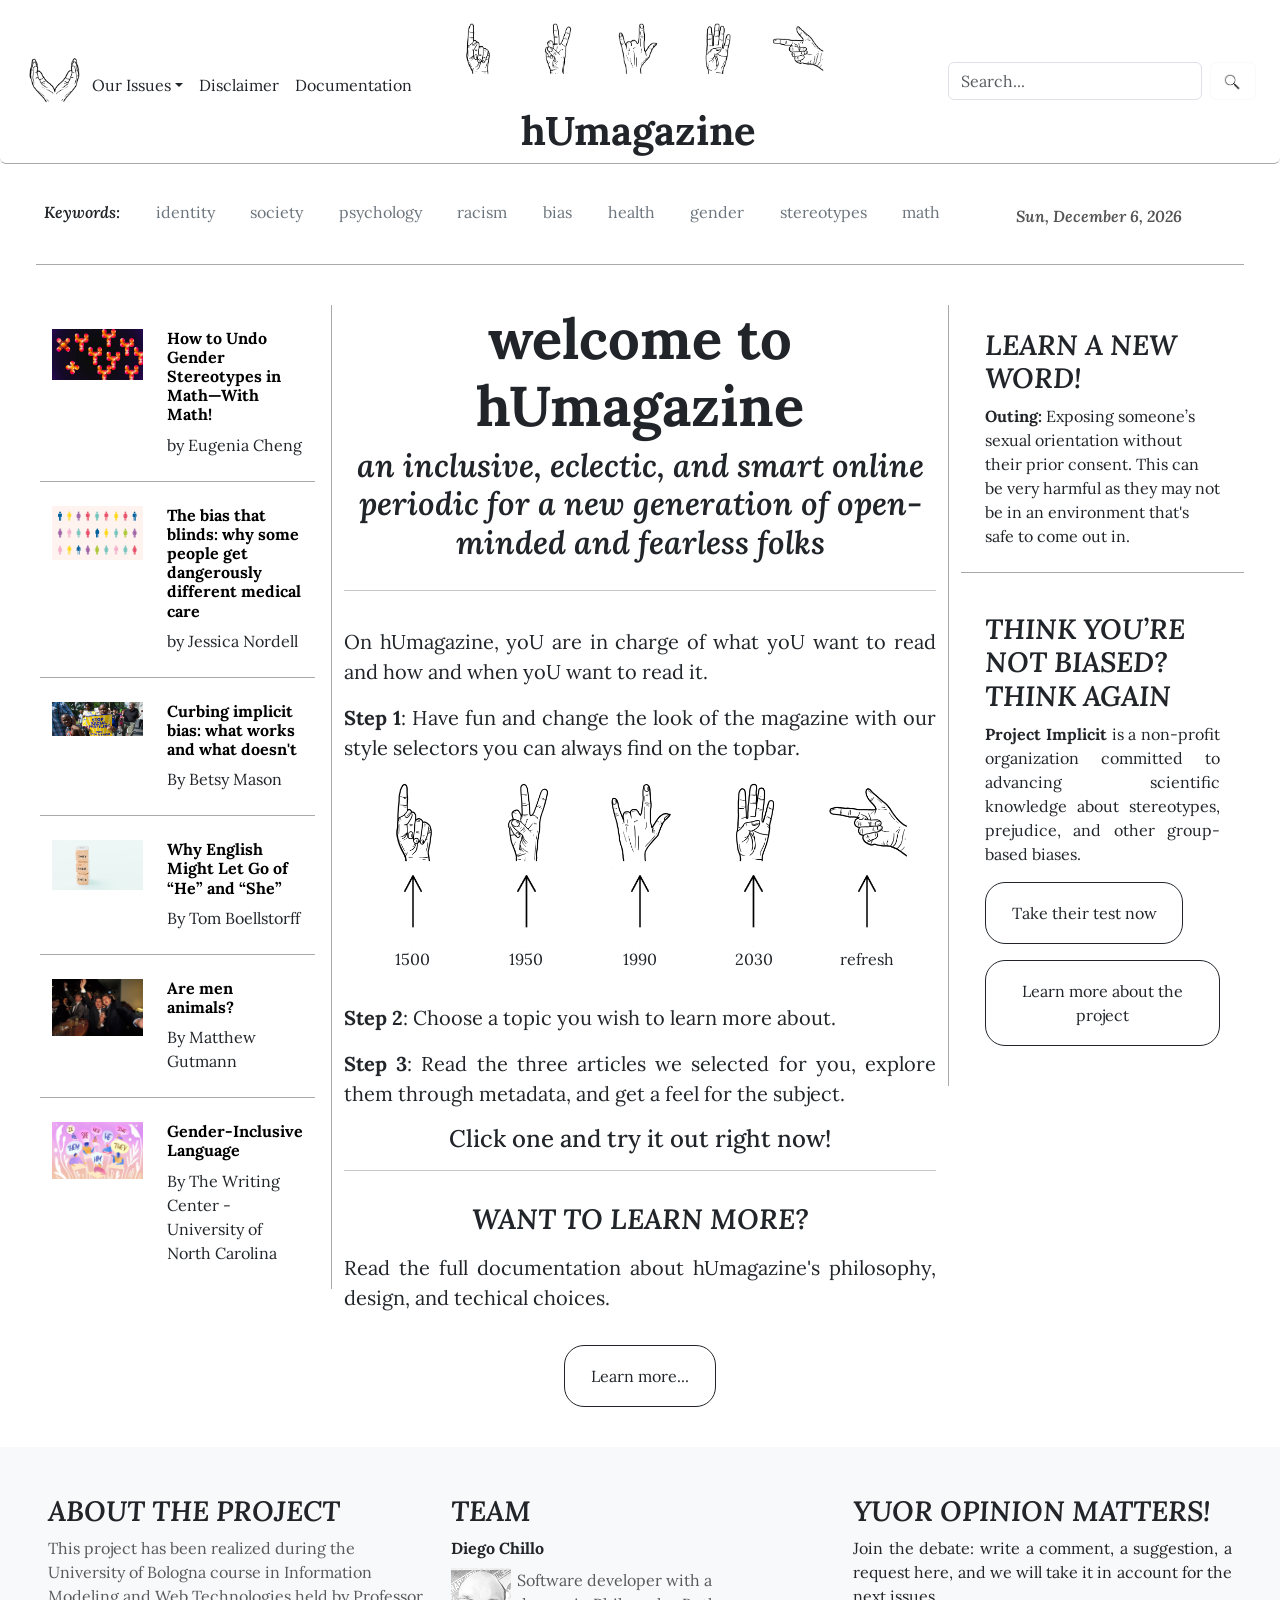
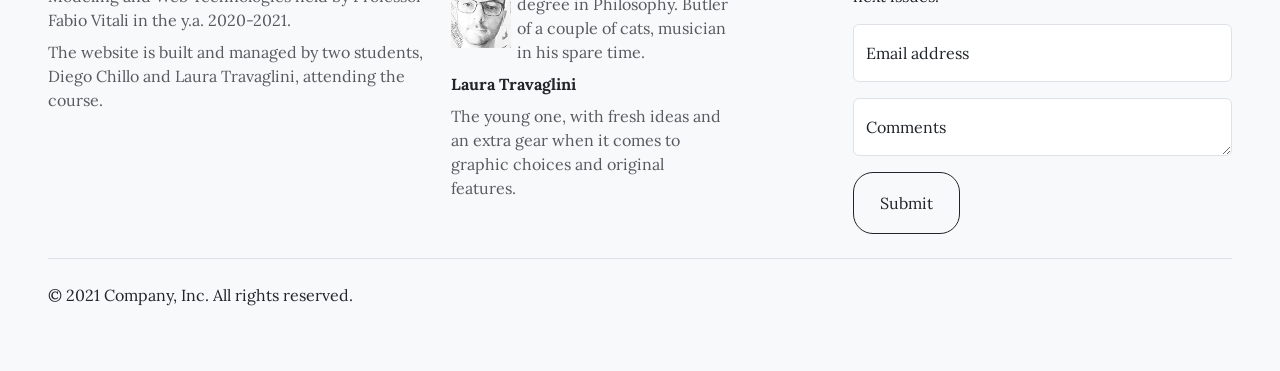
==== commit a47ac8f3: "Date field disabled" ====
--- a/index.html
+++ b/index.html
@@ -47,7 +47,7 @@
       <div class="nav-scroller align-items-start py-0 px-4 mb-4">
         <nav id="keywordsList" class="nav d-flex justify-content-between">
             <!-- Keywords list loaded by JS -->
-            <p class="p-2 fw-normal text-dark" href="#"><input type="text" id="currentDateTime"></p>
+            <p class="p-2 fw-normal text-dark" href="#"><input type="text" id="currentDateTime" disabled></p>
         </nav>
       </div>
 
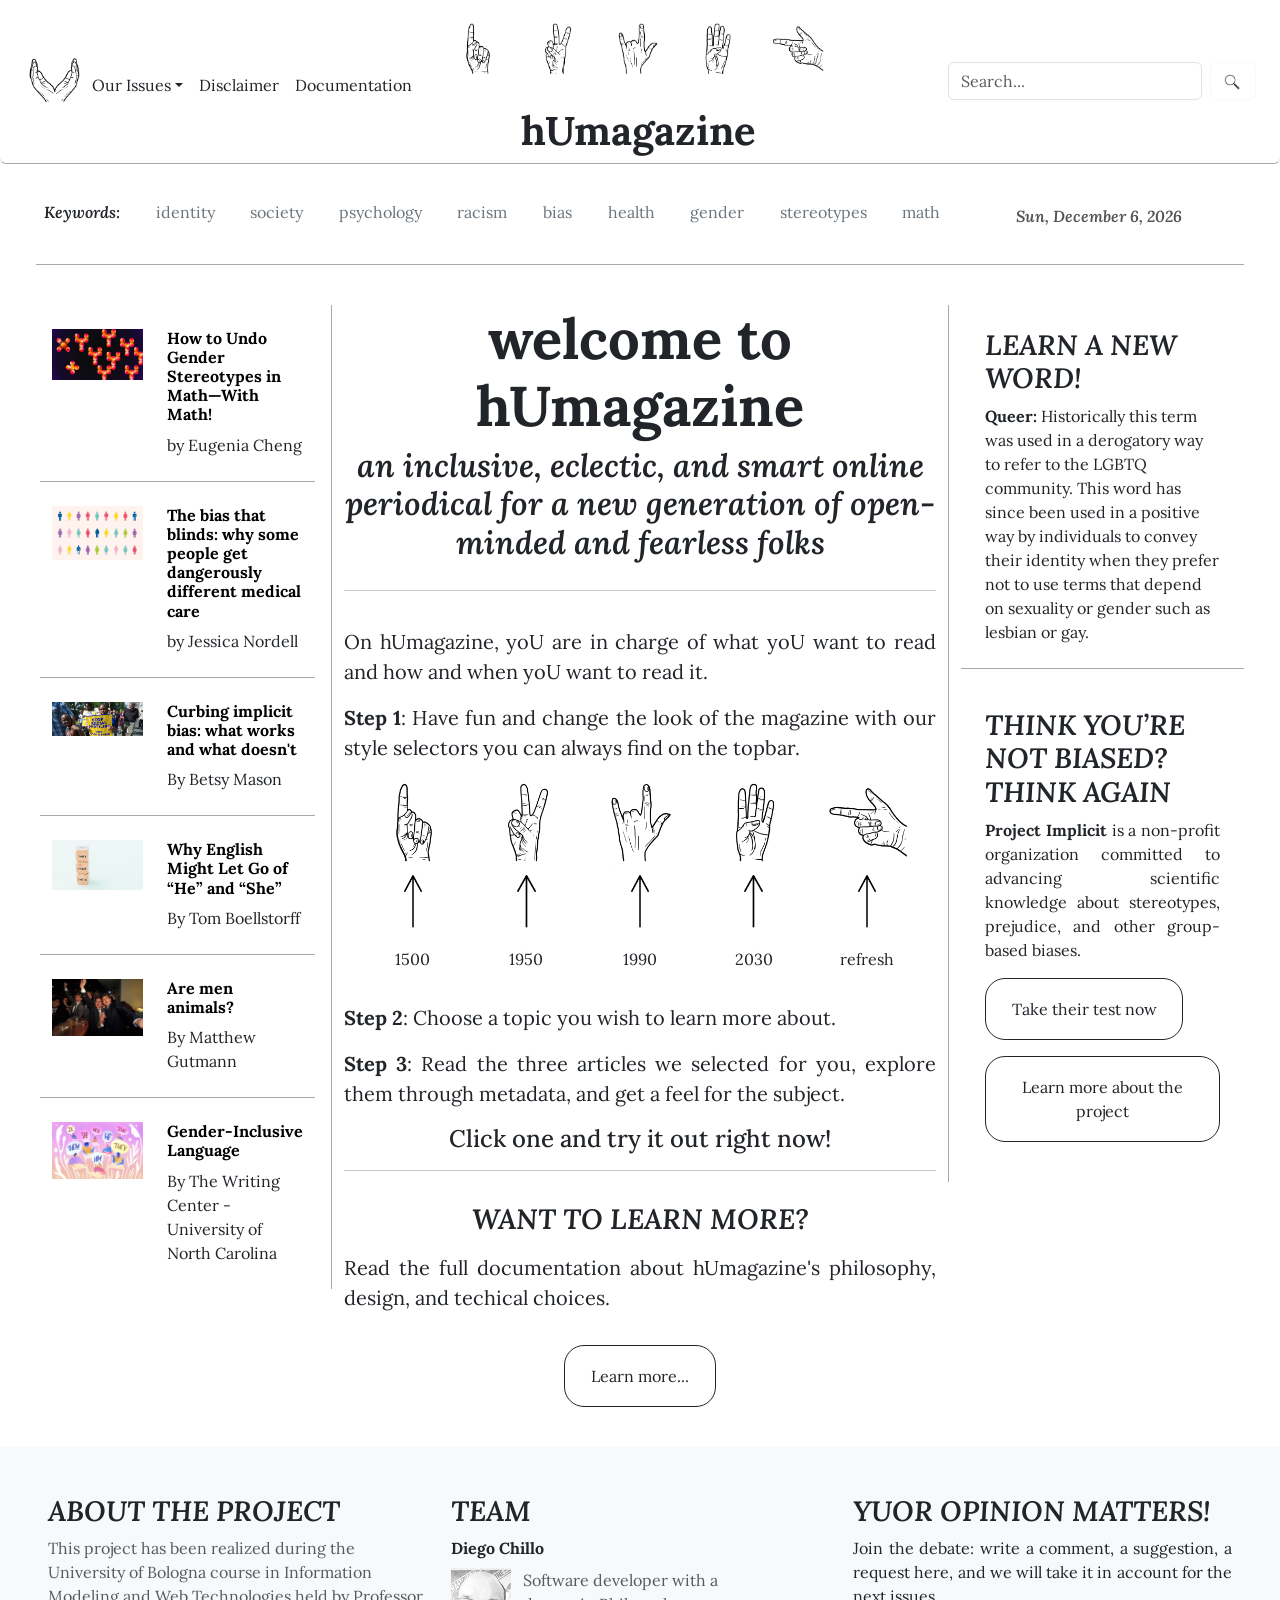
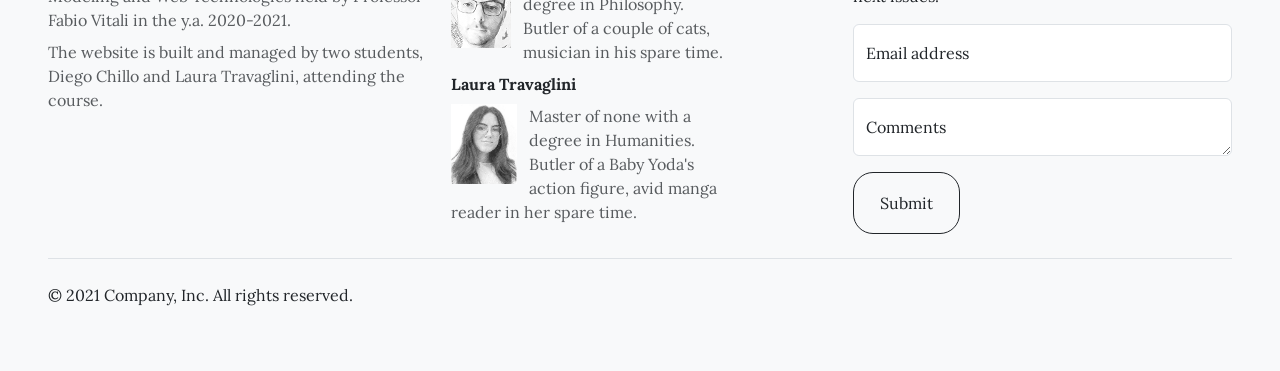
==== commit b1cdbb0b: "asd" ====
--- a/index.html
+++ b/index.html
@@ -140,7 +140,7 @@
 
         <div class="pb-1">
         <h1 class="display-4">welcome to hUmagazine</h1>
-        <h2>an inclusive, eclectic, and smart online periodic for a new generation of open-minded and fearless folks</h2>
+        <h2>an inclusive, eclectic, and smart online periodical for a new generation of open-minded and fearless folks</h2>
        </div>
 
         <hr/>
--- a/css/main.css
+++ b/css/main.css
@@ -22,10 +22,20 @@
 
 h1 {
   font-family: Lora Bold;
+  text-align: center;
 }
 
 h2, #kW {
   font-family: Lora SBI;
+}
+
+#docCenter h2 {
+  text-align: center;
+}
+
+figcaption {
+  text-align: center;
+  font-style: italic;
 }
 
 h3 {
@@ -84,7 +94,7 @@
 }
 
 hr {
-  background-color: darkgray;
+  background-color: rgb(33,37,41)!;
 }
 
 /* homepage */
@@ -138,10 +148,15 @@
   height: 72vh;
   overflow-y: scroll;
   scroll-behavior: smooth;
+  word-wrap: break-word;
  }
  #docCenter::-webkit-scrollbar {
    display: none;
 }
+#docCenter img {
+  margin-bottom: 1vh;
+}
+
 
 /* Issue Cover */
 
@@ -577,3 +592,7 @@
 #teamMate1, #teamMate2 {
   font-weight: bold !important;
 }
+
+#footer img {
+  margin-right: 1vw;
+}
--- a/css/style1.css
+++ b/css/style1.css
@@ -1,7 +1,6 @@
 /* @import url('https://fonts.cdnfonts.com/css/belle-epoque');
 
 */
-
 
 @font-face{
   font-family: "GoudyIni";
@@ -59,14 +58,14 @@
   text-transform: uppercase;
   background-color: #f6f1e8;
   border: 1px solid black !important;
-  border-radius: 50px !important;
-  padding: 5px;
+  border-radius: 30px !important;
+  padding: 3px;
 }
 
 #mainMenu .dropdown-menu {
   border: 1px solid black;
   border-radius: 20px !important;
-  padding: 10px;
+  padding: 5px;
   color: #B63323;
   background-color: #f6f1e8;
 }
@@ -98,6 +97,10 @@
 #searchBtn {
   border: 1px solid black;
   background-color: #f6f1e8;
+}
+
+#searchBtn:hover {
+  background-color: #B63323;
 }
 
 input, textarea {
@@ -110,56 +113,6 @@
   font-family:"Century Schoolbook",Times,serif; /*"Century Schoolbook Monospace",*/
   left: 7%;
   top: 35px;
-}
-
-/* footer */
-
-.footerCustom {
-  background-color: #f6f1e8 !important;
-  border-top: 2px solid black;
-  background-image: url(topbar1.png);
-  background-size: cover;
-  background-repeat: no-repeat;
-  background-position: center bottom;
-}
-
-footer h3 {
-  text-shadow: 1px 1px 2px white, 0 0 1em white
-  , 0 0 0.5em #f6f1e8;
-  font-family: Flanker Bold;
-  text-transform: uppercase;
-}
-
-footer form {
-  border: 1px solid black;
-  background-color: #f6f1e8;
-  padding: 2vh !important;
-  border-radius: 10px;
-}
-
-textarea::-webkit-scrollbar {
-  display: none;
- }
-
-footer p, footer li {
-  background-color: #f6f1e8 !important;
-  padding: 2vh 2vw;
-  border-radius: 10px;
-  border: 1px solid black;
-}
-
-footer .nav-link {
- color: black !important;
-}
-
-#teamMate1, #teamMate2 {
-  font-family: Flanker Bold !important;
-}
-
-#copy {
-  border-top: 1px solid black !important;
-  padding: 10px;
-  border-radius: 10px;
 }
 
 /* text */
@@ -270,8 +223,13 @@
   border-bottom: 1px solid black;
 }
 
-#list-example {
-  box-shadow: black;
+.list-group-item:hover {
+  background-color: #B63323;
+  color: white;
+}
+
+#docDx .list-group-item {
+  width: fit-content;
 }
 
 /* cover */
@@ -287,6 +245,11 @@
  background-repeat: no-repeat;
  background-position: left, right;
  background-origin: border-box;
+}
+
+#coverstyle1 .list-group-item:hover {
+  background-color: transparent !important;
+  color: black !important;
 }
 
 .olCustom {
@@ -435,7 +398,7 @@
    text-align: center;
 }
 
-.imgCaption{
+.imgCaption, figcaption{
   font-family: Flanker Italic !important;
   font-size: 12.8px;
   padding: 1vw;
@@ -550,6 +513,10 @@
   background-color: transparent !important;
 }
 
+#centralMain hr {
+  background-image: none !important;
+}
+
 /* article page: metadata */
 
 #metaData1, #metaData2, #metaData3 {
@@ -626,3 +593,54 @@
 .list-group-item {
   background-color: #f6f1e8;
 }
+
+
+/* footer */
+
+.footerCustom {
+  background-color: #f6f1e8 !important;
+  border-top: 2px solid black;
+  background-image: url(topbar1.png);
+  background-size: cover;
+  background-repeat: no-repeat;
+  background-position: center bottom;
+}
+
+footer h3 {
+  text-shadow: 1px 1px 2px white, 0 0 1em white
+  , 0 0 0.5em #f6f1e8;
+  font-family: Flanker Bold;
+  text-transform: uppercase;
+}
+
+footer form {
+  border: 1px solid black;
+  background-color: #f6f1e8;
+  padding: 2vh !important;
+  border-radius: 10px;
+}
+
+textarea::-webkit-scrollbar {
+  display: none;
+ }
+
+footer p, footer li {
+  background-color: #f6f1e8 !important;
+  padding: 2vh 2vw;
+  border-radius: 10px;
+  border: 1px solid black;
+}
+
+footer .nav-link {
+ color: black !important;
+}
+
+#teamMate1, #teamMate2 {
+  font-family: Flanker Bold !important;
+}
+
+#copy {
+  border-top: 1px solid black !important;
+  padding: 10px;
+  border-radius: 10px;
+}
--- a/css/style2.css
+++ b/css/style2.css
@@ -10,12 +10,6 @@
   src: url("./fonts/style2/OPTIMA.TTF");
 }
 
-
-@font-face {
-  font-family: "Futura";
-  src: url("./fonts/style2/futura\ light\ bt.ttf");
-}
-
 /* topbar */
 
 #issuesList li {
@@ -44,6 +38,14 @@
 #learnterm, #projectImplicit {
   font-family: Rocket !important;
   color: #d4121a !important;
+}
+
+a {
+  color: #db5550;
+}
+
+a:hover, .step {
+  color: #d4121a;
 }
 
 body {
@@ -55,7 +57,7 @@
   font-family: Optima;
 }
 
-button, #btnIssue, #mainMenu li, .dropdown-menu, #mainBody button, .customCol button, #footer button {
+button, #coverstyle1 button, #mainMenu li, .dropdown-menu, #mainBody button, .customCol button, #footer button {
   border-color: #FAF8F9 !important;
   border: 2px solid!important;
   color: #FAF8F9 !important;
@@ -74,19 +76,19 @@
   color: #FAF8F9 !important;
 }
 
-button:hover, #btnIssue:hover, #mainMenu li:hover, .dropdown-item:hover, #mainBody button:hover, #centralMain button:hover, #footer button:hover {
+button:hover, #coverstyle1 button:hover , #mainMenu li:hover, .dropdown-item:hover, #mainBody button:hover, #centralMain button:hover, #footer button:hover {
   background: #d4121a !important;
   border-color: #FAF8F9 !important;
   border-radius: 10px 10px 10px 10px !important;
 }
 
-button a {
+button a, #coverstyle1 button a {
   color: #FAF8F9 !important;
 }
 
 .customCol {
   border: solid !important;
-  background-color: white !important;
+  background-color: #FAF8F9 !important;
   border-radius: 10px !important;
   border-color: #db5550 !important;
 }
@@ -143,8 +145,12 @@
 .customPreview {
   border: 3px solid #d4121a !important;
   border-radius: 20px !important;
-  background-color: white !important;
+  background-color: #FAF8F9 !important;
   margin-bottom: 2vh;
+}
+
+#docDx .list-group-item {
+  width: fit-content;
 }
 
 /* cover issue */
@@ -172,7 +178,7 @@
 }
 
 .olCustom {
-  background-color: white !important;
+  background-color: #FAF8F9 !important;
   border: solid;
   border-radius: 10px;
   border-color: #db5550 !important;
@@ -184,11 +190,11 @@
   margin-left: auto;
   margin-right: auto;
   overflow-y: clip;
-  color: white ;
+  color: #FAF8F9 ;
 }
 
 .metaTitle {
-  color: white;
+  color: #FAF8F9;
 }
 
 #artN1KW1, #artN2KW1, #artN3KW1, #artN1KW2, #artN2KW2, #artN3KW2, #artN1KW3, #artN2KW3, #artN3KW3 {
@@ -204,10 +210,23 @@
   height: auto;
 }
 
-#btnIssue {
-  border-radius: 50%;
-  border: 1px solid black;
-  padding: 18px;
+#art1, #art2, #art3 {
+  background-color: transparent;
+}
+
+
+/* documentation pg */
+
+#documentationMain .list-group-item {
+  background-color: #db5550 ;
+  color: #FAF8F9;
+  border-radius: 10px !important;
+  margin-bottom: 1vh;
+}
+
+#documentationMain .list-group-item:hover {
+  background-color: #d4121a;
+  color: #FAF8F9;
 }
 
 /* nav-tabs */
@@ -254,7 +273,6 @@
 #metaData1, #metaData2, #metaData3 {
   height: 28vh;
 }
-/* controllare */
 
 #frameData1, #frameData2, #frameData3 {
   overflow-y: scroll;
@@ -268,10 +286,10 @@
 
 th {
   background-color: #d4121a !important;
-  color: white;
-}
-
-tr:nth-child(odd){background-color: white !important}
+  color: #FAF8F9;
+}
+
+tr:nth-child(odd){background-color: #FAF8F9!important}
 tr:nth-child(even){background-color: #db5550}
 
 .mention {
@@ -279,20 +297,21 @@
   font-family: Rocket;
 }
 
-.articleImg {
+.articleImg, #docCenter img {
 filter: brightness(110%) saturate(216%) contrast(55%);
 -webkit-filter: brightness(110%) saturate(216%) contrast(55%);
 -moz-filter:  brightness(110%) saturate(216%) contrast(55%);
 -ms-filter:  brightness(110%) saturate(216%) contrast(55%);
 -o-filter: brightness(110%) saturate(216%) contrast(55%);
-border: 3px solid #d4121a;
+border: 3px solid #d4121a !important
+;
 border-radius: 20px;
 margin-bottom: 2vh;
 }
 
 #iframe{
   padding: 2vh;
-  background-color: white;
+  background-color: #FAF8F9 ;
   border: 3px solid #d4121a;
   border-radius: 20px;
   margin-bottom: 2vh;
@@ -360,10 +379,10 @@
   text-transform: uppercase;
 }
 
-.imgCaption {
+.imgCaption, figcaption {
  border: 3px solid #d4121a;
  border-radius: 20px;
- background-color: white;
+ background-color: #FAF8F9;
  padding: 1vh;
 }
 
@@ -375,7 +394,7 @@
 aside {
  border: 3px solid #d4121a;
  border-radius: 20px;
- background-color: white;
+ background-color: #FAF8F9;
  padding: 1vw;
  width: 50%;
  margin: 2vh 2vw 2vh 0;
--- a/css/style3.css
+++ b/css/style3.css
@@ -6,11 +6,6 @@
 }
 
 @font-face {
-  font-family: "Black Casper";
-  src: url("./fonts/style3/BlackCasper.ttf");
-}
-
-@font-face {
   font-family: "Doctor Punk";
   src: url("./fonts/style3/doctor\ punk.otf");
 }
@@ -27,6 +22,7 @@
   background-size: contain;
   border-bottom: none;
 }
+
 .headerCustom h1 {
   color: #fb42cc;
 }
@@ -39,17 +35,7 @@
   left: 5%;
 }
 
-/* footer */
-
-.footerCustom {
-  background-color: transparent !important;
-  background-image: url(footer.png);
-  background-size: cover;
-}
-
-textarea::-webkit-scrollbar {
-  display: none;
- }
+/* text and headings */ 
 
 h1, h3 {
   font-family: Doctor Punk;
@@ -74,11 +60,11 @@
   text-align: left !important;
 }
 
-a {
+a, #documentationMain .list-group-item:hover, .step {
   color: #fb42cc;
 }
 
-a:hover {
+a:hover,  #documentationMain .list-group-item  {
   color: black;
 }
 
@@ -155,7 +141,7 @@
 }
 
 #a1 {
-  content: url(arrow34.png);
+  content: url(arrow37.png);
 }
 #a2 {
   content: url(arrow31.png);
@@ -168,7 +154,7 @@
   transform: scaleX(-1);
 }
 #a5 {
-  content: url(arrow35.png);
+  content: url(arrow36.png);
 }
 
 .leftCol {
@@ -177,6 +163,11 @@
 
 .rightCol {
   border-left: none;
+}
+
+#documentationMain .list-group-item{
+  background-color: transparent !important;
+  border-bottom: none;
 }
 
 /* coverissue */
@@ -207,7 +198,7 @@
  padding: 4vh 1vw 0 1vw;
 }
 
-#art1 {
+#art1, #art2, #art3 {
   background-image: url(bgpaper.png);
   background-position: center;
   background-size: 70vh;
@@ -215,42 +206,12 @@
   background-origin: border-box;
   height: 50vh;
   transform: rotate(-4deg);
-  display: flex;
-  align-items: center;
-  justify-content: center;
   word-wrap: break-word;
-}
-
-#art2 {
-  background-image: url(bgpaper.png);
-  background-position: center;
-  background-size: 70vh;
-  background-repeat: no-repeat;
-  background-origin: border-box;
-  height: 50vh;
-  transform: rotate(4deg);
-  display: flex;
-  align-items: center;
-  justify-content: center;
-  word-wrap: break-word;
-}
-
-#art3 {
-  background-image: url(bgpaper.png);
-  background-position: center;
-  background-size: 70vh;
-  background-repeat: no-repeat;
-  background-origin: border-box;
-  height: 50vh;
-  transform: rotate(-4deg);
-  display: flex;
-  align-items: center;
-  justify-content: center;
-  word-wrap: break-word;
+  padding: 15vh 10vw 0 10vw;
 }
 
 #coverstyle1 {
-  background-image: url(queenel.png), url(grrrlpower.png), url(bikikill.png), url(warning.png), url(dtfyw.png), url(satan.jpg);
+  background-image: url(queenel.png), url(grrrlpower.png), url(bikinikill.png), url(warning.png), url(dtfyw.png), url(satan.jpg);
   background-repeat: no-repeat;
   background-size: 80vh, 50vh, 55vh, 50vh, 40vh, 40vh;
   background-origin: content-box;
@@ -283,7 +244,6 @@
   background-repeat: no-repeat;
   color: black;
 }
-
 
 /* articles */
 
@@ -302,7 +262,11 @@
   font-family: Simple Things !important;
 }
 
-/* nav-tabs */
+aside {
+  border: transparent !important;
+}
+
+/* metadata */
 
 .nav-tabs .nav-link, .nav-tabs .nav-link.active, .nav-tabs .nav-link:hover {
   justify-content: start !important;
@@ -362,7 +326,7 @@
   display: none;
 }
 
-.articleImg {
+.articleImg, #docCenter img {
   filter: brightness(80%) saturate(139%) contrast(198%);
   -webkit-filter: brightness(80%) saturate(139%) contrast(198%);
   -moz-filter: brightness(80%) saturate(139%) contrast(198%);
@@ -370,7 +334,6 @@
   -o-filter: brightness(80%) saturate(139%) contrast(198%);
 }
 
-/* Slim scrollbar */
 ::-webkit-scrollbar {
     display: none;
 }
@@ -409,39 +372,6 @@
   position: relative;
 }
 
-/*
-
-#article1 {
-  transform: rotate(-2deg);
-  position: relative;
-}
-
-#article1:hover {
-  transform: rotate(4deg);
-  top: -1.5em;
-  position: relative;
-}
-
-#article2 {
-  transform: rotate(3deg);
-  position: relative;
-}
-#article2:hover {
-  transform: rotate(-2deg);
-  top: -1.5em;
-  position: relative;
-}
-
-#article3 {
-  transform: rotate(-3deg);
-  position: relative;
-}
-#article3:hover {
-  transform: rotate(3deg);
-  top: -1.5em;
-  position: relative;
-}
-*/
 .wmf-wp-with-preview {
   color: #fb42cc!important;
   font-family: ZineTime !important;
@@ -456,6 +386,16 @@
 
 /* footer */
 
+.footerCustom {
+  background-color: transparent !important;
+  background-image: url(footer.png);
+  background-size: cover;
+}
+
+textarea::-webkit-scrollbar {
+  display: none;
+ }
+
 footer p, footer .nav-link {
   color: black !important;
 }
@@ -468,5 +408,3 @@
 label, input {
   font-family: ZineTime;
 }
-
-
--- a/css/style4.css
+++ b/css/style4.css
@@ -16,6 +16,7 @@
  }
 
  /* topbar (background and glass effect specified with the articles and the footer) */
+
 #mainMenu li {
   font-family: Britanica;
   text-transform: uppercase;
@@ -124,8 +125,7 @@
 	}
 }
 
-button, .kwCustom, #art1, #art2, #art3, 
-.customPreview img {
+button, .kwCustom, #art1, #art2, #art3, .customPreview img {
   transform: translatey(0px);
 	animation: float 6s ease-in-out infinite;
 }
@@ -172,15 +172,19 @@
   border-left: none;
 }
 
-.customPreview {
+.customPreview, #documentationMain .list-group-item {
   background: #f8eadf8e !important;
-  box-shadow: 0 8px 32px 0 rgba( 31, 38, 135, 0.37 ) !important;
+  box-shadow: 0 8px 32px 0 rgba(88, 90, 129, 0.37) !important;
   backdrop-filter: blur( 13px ) !important;
   -webkit-backdrop-filter: blur( 13px ) !important;
   border-radius: 10px !important;
   border: 1px solid rgba( 255, 255, 255, 0.18 ) !important;
   transition-duration: 0.3s;
   margin-bottom: 2vh;
+}
+
+#docDx .list-group-item {
+  width: fit-content;
 }
 
 /* articles */
@@ -213,13 +217,12 @@
   color: #d235ff !important;
 }
 
-.articleImg {
+.articleImg, #docCenter img {
   border-radius: 20px;
   margin: 1vh;
   -webkit-box-shadow: 0px 10px 13px -7px #000000, 5px 5px 15px 5px rgba(0,0,0,0);
   box-shadow: 0px 10px 13px -7px #000000, 5px 5px 15px 5px rgba(0,0,0,0);
 }
-
 
 /* metadata nav tablist style */
 
@@ -285,12 +288,6 @@
   box-shadow: 0px 0px 10px #d235ff;
 }
 
-/* controllare */
-.articleImg {
-  -webkit-clip-path: ellipse(20% 0%, 80% 0%, 100% 20%, 100% 80%, 80% 100%, 20% 100%, 0% 80%, 0% 20%);
- clip-path: ellipse(20% 0%, 80% 0%, 100% 20%, 100% 80%, 80% 100%, 20% 100%, 0% 80%, 0% 20%);
-}
-
 /* footer */
 
 .footerCustom {
@@ -354,7 +351,7 @@
                -10px -10px 30px #ffffff71;
 }
 
-.imgCaption {
+.imgCaption, figcaption {
   border-radius: 20px;
   border: none !important;
   border-color: transparent !important;
@@ -363,6 +360,11 @@
                -10px -10px 30px #ffffff71;
   margin-top: 1vh;
   font-family: Antikor Reg;
+}
+
+
+figcaption {
+  padding: 2vh;
 }
 
 aside .imgCaption {
@@ -440,3 +442,12 @@
   margin: 0;
   flex: 1;
 }
+
+#footer img {
+  border-radius: 20px;
+  margin: 1vh;
+  padding-right: none !important;
+  -webkit-box-shadow: 0px 10px 13px -7px #000000, 5px 5px 15px 5px rgba(0,0,0,0);
+  box-shadow: 0px 10px 13px -7px #000000, 5px 5px 15px 5px rgba(0,0,0,0);
+}
+
